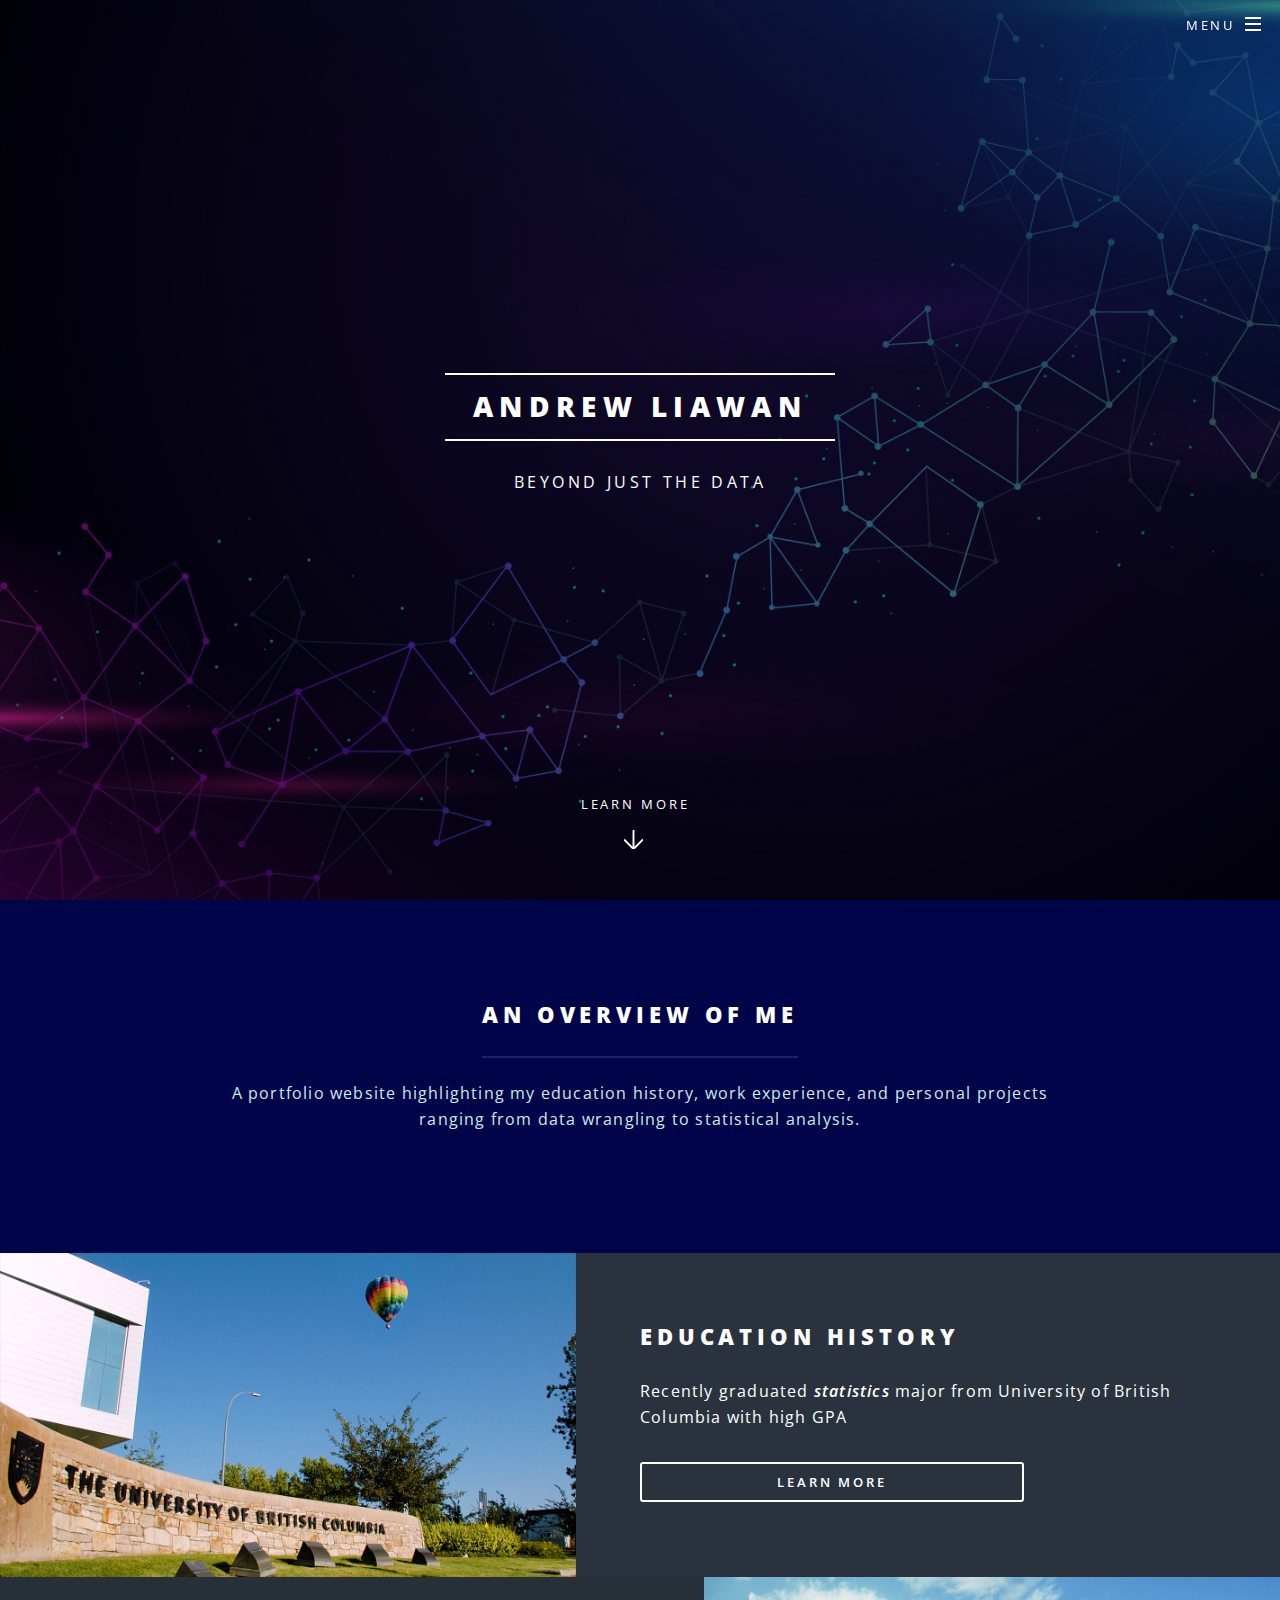
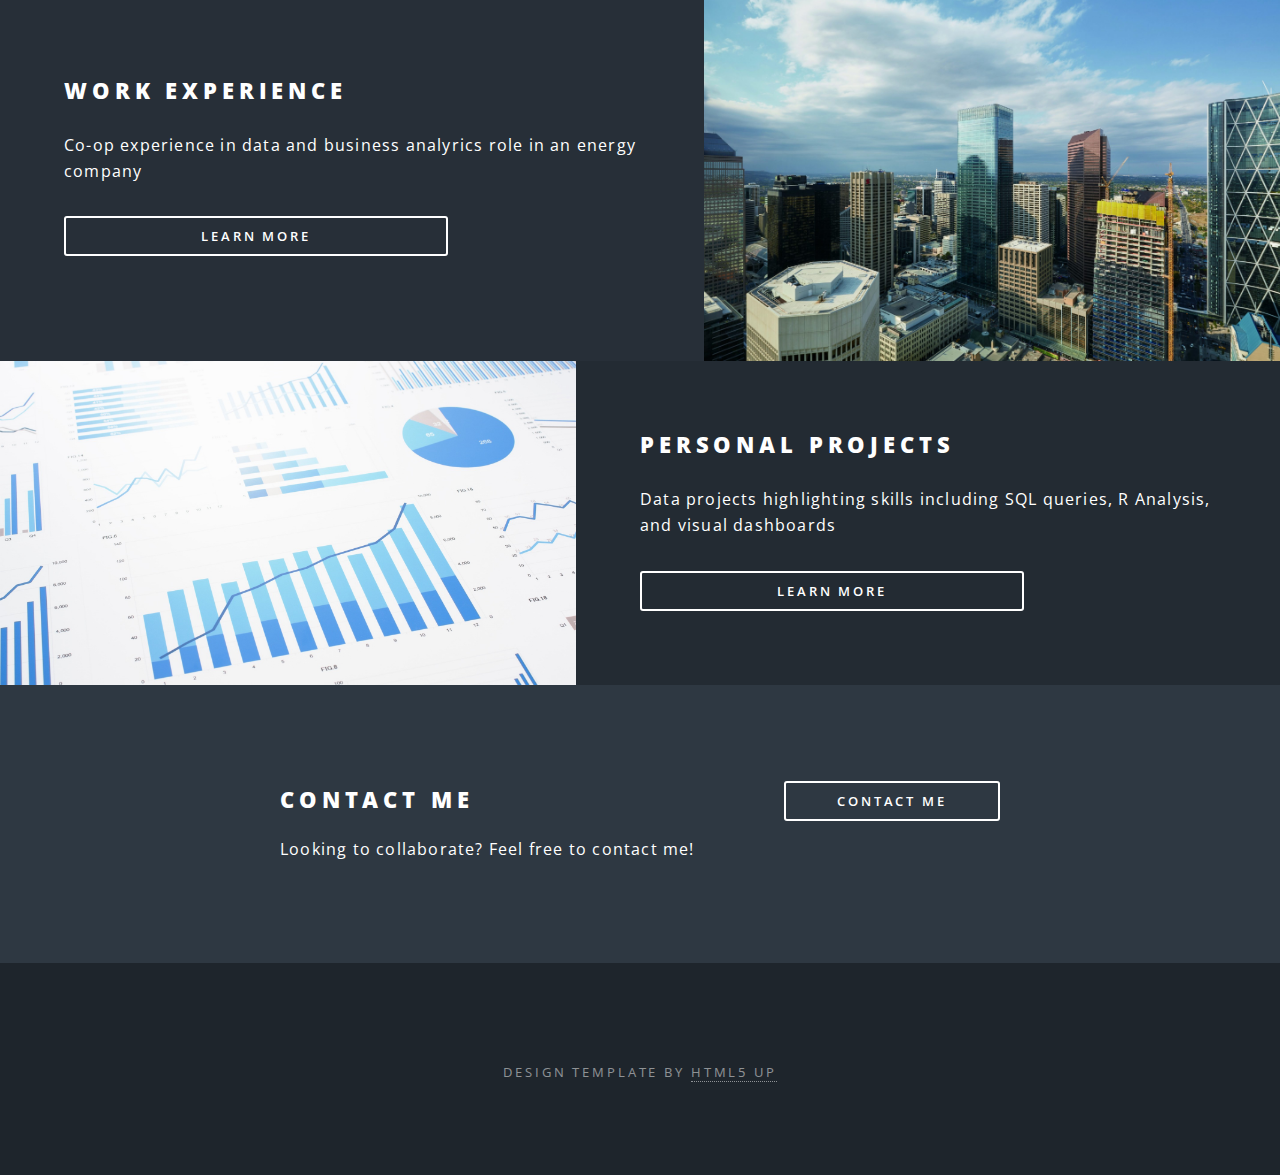
==== index.html @ de8c4650 "Initial Commit" ====
<!DOCTYPE HTML>
<!--
	Spectral by HTML5 UP
	html5up.net | @ajlkn
	Free for personal and commercial use under the CCA 3.0 license (html5up.net/license)
-->
<html>
	<head>
		<title>Spectral by HTML5 UP</title>
		<meta charset="utf-8" />
		<meta name="viewport" content="width=device-width, initial-scale=1, user-scalable=no" />
		<link rel="stylesheet" href="assets/css/main.css" />
		<noscript><link rel="stylesheet" href="assets/css/noscript.css" /></noscript>
	</head>
	<body class="landing is-preload">

		<!-- Page Wrapper -->
			<div id="page-wrapper">

				<!-- Header -->
					<header id="header" class="alt">
						<h1><a href="index.html">Andrew Liawan</a></h1>
						<nav id="nav">
							<ul>
								<li class="special">
									<a href="#menu" class="menuToggle"><span>Menu</span></a>
									<div id="menu">
										<ul>
											<li><a href="index.html">Home</a></li>
											<li><a href="aboutme.html">About Me</a></li>
											<li><a href="education.html">Education</a></li>
											<li><a href="work.html">Experience</a></li>
											<li><a href="projects.html">Projects</a></li>
											<li><a href="contact.html">Contact Me</a></li>
										</ul>
									</div>
								</li>
							</ul>
						</nav>
					</header>

				<!-- Banner -->
					<section id="banner">
						<div class="inner">
							<h2>Andrew Liawan</h2>
							<p>Beyond just the data</p>
						</div>
						<a href="#one" class="more scrolly">Learn More</a>
					</section>

				<!-- One -->
					<section id="one" class="wrapper style1 special">
						<div class="inner">
							<header class="major">
								<h2>An Overview of Me</h2>
								<p>A portfolio website highlighting my education history, 
									work experience, and personal projects 
									<br /> ranging from data wrangling to statistical analysis.</p>
							</header>
						</div>
					</section>

				<!-- Two -->
					<section id="two" class="wrapper alt style2">
						<section class="spotlight">
							<div class="image"><img src="images/pic01.jpg" alt="" /></div><div class="content">
								<h2>Education History</h2>
								<p>Recently graduated <i><strong>statistics</strong></i> major from University of British Columbia with high GPA</p>
								<ul class="actions stacked">
									<li><a href="education.html" class="button fit">Learn More</a></li>
								</ul>
							</div>
						</section>
						<section class="spotlight">
							<div class="image"><img src="images/pic02.jpg" alt="" /></div><div class="content">
								<h2>Work Experience</h2>
								<p>Co-op experience in data and business analyrics role in an energy company</p>
								<ul class="actions stacked">
									<li><a href="work.html" class="button fit">Learn More</a></li>
								</ul>
							</div>
						</section>
						<section class="spotlight">
							<div class="image"><img src="images/pic03.jpg" alt="" /></div><div class="content">
								<h2>Personal Projects</h2>
								<p>Data projects highlighting skills including SQL queries, R Analysis, and visual dashboards</p>
								<ul class="actions stacked">
									<li><a href="projects.html" class="button fit">Learn More</a></li>
								</ul>
							</div>
						</section>
					</section>

				<!-- CTA -->
					<section id="cta" class="wrapper style4">
						<div class="inner">
							<header>
								<h2>Contact Me</h2>
								<p>Looking to collaborate? Feel free to contact me!</p>
							</header>
							<ul class="actions stacked">
								<li><a href="contact.html" class="button fit">Contact Me</a></li>
							</ul>
						</div>
					</section>

				<!-- Footer -->
				<footer id="footer">
					<ul class="copyright">
						<li>Design Template by <a href="http://html5up.net">HTML5 UP</a></li>
					</ul>
				</footer>

			</div>

		<!-- Scripts -->
			<script src="assets/js/jquery.min.js"></script>
			<script src="assets/js/jquery.scrollex.min.js"></script>
			<script src="assets/js/jquery.scrolly.min.js"></script>
			<script src="assets/js/browser.min.js"></script>
			<script src="assets/js/breakpoints.min.js"></script>
			<script src="assets/js/util.js"></script>
			<script src="assets/js/main.js"></script>

	</body>
</html>
---- assets/css/main.css ----
@import url(fontawesome-all.min.css);
@import url("https://fonts.googleapis.com/css?family=Open+Sans:400,400italic,600,600italic,800,800italic");

/*
	Spectral by HTML5 UP
	html5up.net | @ajlkn
	Free for personal and commercial use under the CCA 3.0 license (html5up.net/license)
*/

html, body, div, span, applet, object,
iframe, h1, h2, h3, h4, h5, h6, p, blockquote,
pre, a, abbr, acronym, address, big, cite,
code, del, dfn, em, img, ins, kbd, q, s, samp,
small, strike, strong, sub, sup, tt, var, b,
u, i, center, dl, dt, dd, ol, ul, li, fieldset,
form, label, legend, table, caption, tbody,
tfoot, thead, tr, th, td, article, aside,
canvas, details, embed, figure, figcaption,
footer, header, hgroup, menu, nav, output, ruby,
section, summary, time, mark, audio, video {
	margin: 0;
	padding: 0;
	border: 0;
	font-size: 100%;
	font: inherit;
	vertical-align: baseline;}

article, aside, details, figcaption, figure,
footer, header, hgroup, menu, nav, section {
	display: block;}

body {
	line-height: 1;
}

ol, ul {
	list-style: none;
}

blockquote, q {
	quotes: none;
}

	blockquote:before, blockquote:after, q:before, q:after {
		content: '';
		content: none;
	}

table {
	border-collapse: collapse;
	border-spacing: 0;
}

body {
	-webkit-text-size-adjust: none;
}

mark {
	background-color: transparent;
	color: inherit;
}

input::-moz-focus-inner {
	border: 0;
	padding: 0;
}

input, select, textarea {
	-moz-appearance: none;
	-webkit-appearance: none;
	-ms-appearance: none;
	appearance: none;
}

/* Basic */

	@-ms-viewport {
		width: device-width;
	}

	html {
		box-sizing: border-box;
	}

	*, *:before, *:after {
		box-sizing: inherit;
	}

	body {
		background: #2e3842;
	}

		body.is-preload *, body.is-preload *:before, body.is-preload *:after {
			-moz-animation: none !important;
			-webkit-animation: none !important;
			-ms-animation: none !important;
			animation: none !important;
			-moz-transition: none !important;
			-webkit-transition: none !important;
			-ms-transition: none !important;
			transition: none !important;
		}

	body, input, select, textarea {
		color: #fff;
		font-family: "Open Sans", Helvetica, sans-serif;
		font-size: 15pt;
		font-weight: 400;
		letter-spacing: 0.075em;
		line-height: 1.65em;
	}

		@media screen and (max-width: 1680px) {

			body, input, select, textarea {
				font-size: 13pt;
			}

		}

		@media screen and (max-width: 1280px) {

			body, input, select, textarea {
				font-size: 12pt;
			}

		}

		@media screen and (max-width: 736px) {

			body, input, select, textarea {
				font-size: 11pt;
				letter-spacing: 0.0375em;
			}

		}

	a {
		-moz-transition: color 0.2s ease, border-bottom-color 0.2s ease;
		-webkit-transition: color 0.2s ease, border-bottom-color 0.2s ease;
		-ms-transition: color 0.2s ease, border-bottom-color 0.2s ease;
		transition: color 0.2s ease, border-bottom-color 0.2s ease;
		border-bottom: dotted 1px;
		color: inherit;
		text-decoration: none;
	}

		a:hover {
			border-bottom-color: transparent;
		}

	strong, b {
		color: #fff;
		font-weight: 600;
	}

	em, i {
		font-style: italic;
	}

	p {
		margin: 0 0 2em 0;
	}

	h1, h2, h3, h4, h5, h6 {
		color: #fff;
		font-weight: 800;
		letter-spacing: 0.225em;
		line-height: 1em;
		margin: 0 0 1em 0;
		text-transform: uppercase;
	}

		h1 a, h2 a, h3 a, h4 a, h5 a, h6 a {
			color: inherit;
			text-decoration: none;
		}

	h2 {
		font-size: 1.35em;
		line-height: 1.75em;
	}

		@media screen and (max-width: 736px) {

			h2 {
				font-size: 1.1em;
				line-height: 1.65em;
			}

		}

	h3 {
		font-size: 1.15em;
		line-height: 1.75em;
	}

		@media screen and (max-width: 736px) {

			h3 {
				font-size: 1em;
				line-height: 1.65em;
			}

		}

	h4 {
		font-size: 1em;
		line-height: 1.5em;
	}

	h5 {
		font-size: 0.8em;
		line-height: 1.5em;
	}

	h6 {
		font-size: 0.7em;
		line-height: 1.5em;
	}

	sub {
		font-size: 0.8em;
		position: relative;
		top: 0.5em;
	}

	sup {
		font-size: 0.8em;
		position: relative;
		top: -0.5em;
	}

	hr {
		border: 0;
		border-bottom: solid 2px #fff;
		margin: 3em 0;
	}

		hr.major {
			margin: 4.5em 0;
		}

	blockquote {
		border-left: solid 4px #fff;
		font-style: italic;
		margin: 0 0 2em 0;
		padding: 0.5em 0 0.5em 2em;
	}

	code {
		background: rgba(144, 144, 144, 0.25);
		border-radius: 3px;
		font-family: "Courier New", monospace;
		font-size: 0.9em;
		letter-spacing: 0;
		margin: 0 0.25em;
		padding: 0.25em 0.65em;
	}

	pre {
		-webkit-overflow-scrolling: touch;
		font-family: "Courier New", monospace;
		font-size: 0.9em;
		margin: 0 0 2em 0;
	}

		pre code {
			display: block;
			line-height: 1.75em;
			padding: 1em 1.5em;
			overflow-x: auto;
		}

	.align-left {
		text-align: left;
	}

	.align-center {
		text-align: center;
	}

	.align-right {
		text-align: right;
	}

/* Row */

	.row {
		display: flex;
		flex-wrap: wrap;
		box-sizing: border-box;
		align-items: stretch;
	}

		.row > * {
			box-sizing: border-box;
		}

		.row.gtr-uniform > * > :last-child {
			margin-bottom: 0;
		}

		.row.aln-left {
			justify-content: flex-start;
		}

		.row.aln-center {
			justify-content: center;
		}

		.row.aln-right {
			justify-content: flex-end;
		}

		.row.aln-top {
			align-items: flex-start;
		}

		.row.aln-middle {
			align-items: center;
		}

		.row.aln-bottom {
			align-items: flex-end;
		}

		.row > .imp {
			order: -1;
		}

		.row > .col-1 {
			width: 8.33333%;
		}

		.row > .off-1 {
			margin-left: 8.33333%;
		}

		.row > .col-2 {
			width: 16.66667%;
		}

		.row > .off-2 {
			margin-left: 16.66667%;
		}

		.row > .col-3 {
			width: 25%;
		}

		.row > .off-3 {
			margin-left: 25%;
		}

		.row > .col-4 {
			width: 33.33333%;
		}

		.row > .off-4 {
			margin-left: 33.33333%;
		}

		.row > .col-5 {
			width: 41.66667%;
		}

		.row > .off-5 {
			margin-left: 41.66667%;
		}

		.row > .col-6 {
			width: 50%;
		}

		.row > .off-6 {
			margin-left: 50%;
		}

		.row > .col-7 {
			width: 58.33333%;
		}

		.row > .off-7 {
			margin-left: 58.33333%;
		}

		.row > .col-8 {
			width: 66.66667%;
		}

		.row > .off-8 {
			margin-left: 66.66667%;
		}

		.row > .col-9 {
			width: 75%;
		}

		.row > .off-9 {
			margin-left: 75%;
		}

		.row > .col-10 {
			width: 83.33333%;
		}

		.row > .off-10 {
			margin-left: 83.33333%;
		}

		.row > .col-11 {
			width: 91.66667%;
		}

		.row > .off-11 {
			margin-left: 91.66667%;
		}

		.row > .col-12 {
			width: 100%;
		}

		.row > .off-12 {
			margin-left: 100%;
		}

		.row.gtr-0 {
			margin-top: 0;
			margin-left: 0em;
		}

			.row.gtr-0 > * {
				padding: 0 0 0 0em;
			}

			.row.gtr-0.gtr-uniform {
				margin-top: 0em;
			}

				.row.gtr-0.gtr-uniform > * {
					padding-top: 0em;
				}

		.row.gtr-25 {
			margin-top: 0;
			margin-left: -0.375em;
		}

			.row.gtr-25 > * {
				padding: 0 0 0 0.375em;
			}

			.row.gtr-25.gtr-uniform {
				margin-top: -0.375em;
			}

				.row.gtr-25.gtr-uniform > * {
					padding-top: 0.375em;
				}

		.row.gtr-50 {
			margin-top: 0;
			margin-left: -0.75em;
		}

			.row.gtr-50 > * {
				padding: 0 0 0 0.75em;
			}

			.row.gtr-50.gtr-uniform {
				margin-top: -0.75em;
			}

				.row.gtr-50.gtr-uniform > * {
					padding-top: 0.75em;
				}

		.row {
			margin-top: 0;
			margin-left: -1.5em;
		}

			.row > * {
				padding: 0 0 0 1.5em;
			}

			.row.gtr-uniform {
				margin-top: -1.5em;
			}

				.row.gtr-uniform > * {
					padding-top: 1.5em;
				}

		.row.gtr-150 {
			margin-top: 0;
			margin-left: -2.25em;
		}

			.row.gtr-150 > * {
				padding: 0 0 0 2.25em;
			}

			.row.gtr-150.gtr-uniform {
				margin-top: -2.25em;
			}

				.row.gtr-150.gtr-uniform > * {
					padding-top: 2.25em;
				}

		.row.gtr-200 {
			margin-top: 0;
			margin-left: -3em;
		}

			.row.gtr-200 > * {
				padding: 0 0 0 3em;
			}

			.row.gtr-200.gtr-uniform {
				margin-top: -3em;
			}

				.row.gtr-200.gtr-uniform > * {
					padding-top: 3em;
				}

		@media screen and (max-width: 1680px) {

			.row {
				display: flex;
				flex-wrap: wrap;
				box-sizing: border-box;
				align-items: stretch;
			}

				.row > * {
					box-sizing: border-box;
				}

				.row.gtr-uniform > * > :last-child {
					margin-bottom: 0;
				}

				.row.aln-left {
					justify-content: flex-start;
				}

				.row.aln-center {
					justify-content: center;
				}

				.row.aln-right {
					justify-content: flex-end;
				}

				.row.aln-top {
					align-items: flex-start;
				}

				.row.aln-middle {
					align-items: center;
				}

				.row.aln-bottom {
					align-items: flex-end;
				}

				.row > .imp-xlarge {
					order: -1;
				}

				.row > .col-1-xlarge {
					width: 8.33333%;
				}

				.row > .off-1-xlarge {
					margin-left: 8.33333%;
				}

				.row > .col-2-xlarge {
					width: 16.66667%;
				}

				.row > .off-2-xlarge {
					margin-left: 16.66667%;
				}

				.row > .col-3-xlarge {
					width: 25%;
				}

				.row > .off-3-xlarge {
					margin-left: 25%;
				}

				.row > .col-4-xlarge {
					width: 33.33333%;
				}

				.row > .off-4-xlarge {
					margin-left: 33.33333%;
				}

				.row > .col-5-xlarge {
					width: 41.66667%;
				}

				.row > .off-5-xlarge {
					margin-left: 41.66667%;
				}

				.row > .col-6-xlarge {
					width: 50%;
				}

				.row > .off-6-xlarge {
					margin-left: 50%;
				}

				.row > .col-7-xlarge {
					width: 58.33333%;
				}

				.row > .off-7-xlarge {
					margin-left: 58.33333%;
				}

				.row > .col-8-xlarge {
					width: 66.66667%;
				}

				.row > .off-8-xlarge {
					margin-left: 66.66667%;
				}

				.row > .col-9-xlarge {
					width: 75%;
				}

				.row > .off-9-xlarge {
					margin-left: 75%;
				}

				.row > .col-10-xlarge {
					width: 83.33333%;
				}

				.row > .off-10-xlarge {
					margin-left: 83.33333%;
				}

				.row > .col-11-xlarge {
					width: 91.66667%;
				}

				.row > .off-11-xlarge {
					margin-left: 91.66667%;
				}

				.row > .col-12-xlarge {
					width: 100%;
				}

				.row > .off-12-xlarge {
					margin-left: 100%;
				}

				.row.gtr-0 {
					margin-top: 0;
					margin-left: 0em;
				}

					.row.gtr-0 > * {
						padding: 0 0 0 0em;
					}

					.row.gtr-0.gtr-uniform {
						margin-top: 0em;
					}

						.row.gtr-0.gtr-uniform > * {
							padding-top: 0em;
						}

				.row.gtr-25 {
					margin-top: 0;
					margin-left: -0.375em;
				}

					.row.gtr-25 > * {
						padding: 0 0 0 0.375em;
					}

					.row.gtr-25.gtr-uniform {
						margin-top: -0.375em;
					}

						.row.gtr-25.gtr-uniform > * {
							padding-top: 0.375em;
						}

				.row.gtr-50 {
					margin-top: 0;
					margin-left: -0.75em;
				}

					.row.gtr-50 > * {
						padding: 0 0 0 0.75em;
					}

					.row.gtr-50.gtr-uniform {
						margin-top: -0.75em;
					}

						.row.gtr-50.gtr-uniform > * {
							padding-top: 0.75em;
						}

				.row {
					margin-top: 0;
					margin-left: -1.5em;
				}

					.row > * {
						padding: 0 0 0 1.5em;
					}

					.row.gtr-uniform {
						margin-top: -1.5em;
					}

						.row.gtr-uniform > * {
							padding-top: 1.5em;
						}

				.row.gtr-150 {
					margin-top: 0;
					margin-left: -2.25em;
				}

					.row.gtr-150 > * {
						padding: 0 0 0 2.25em;
					}

					.row.gtr-150.gtr-uniform {
						margin-top: -2.25em;
					}

						.row.gtr-150.gtr-uniform > * {
							padding-top: 2.25em;
						}

				.row.gtr-200 {
					margin-top: 0;
					margin-left: -3em;
				}

					.row.gtr-200 > * {
						padding: 0 0 0 3em;
					}

					.row.gtr-200.gtr-uniform {
						margin-top: -3em;
					}

						.row.gtr-200.gtr-uniform > * {
							padding-top: 3em;
						}

		}

		@media screen and (max-width: 1280px) {

			.row {
				display: flex;
				flex-wrap: wrap;
				box-sizing: border-box;
				align-items: stretch;
			}

				.row > * {
					box-sizing: border-box;
				}

				.row.gtr-uniform > * > :last-child {
					margin-bottom: 0;
				}

				.row.aln-left {
					justify-content: flex-start;
				}

				.row.aln-center {
					justify-content: center;
				}

				.row.aln-right {
					justify-content: flex-end;
				}

				.row.aln-top {
					align-items: flex-start;
				}

				.row.aln-middle {
					align-items: center;
				}

				.row.aln-bottom {
					align-items: flex-end;
				}

				.row > .imp-large {
					order: -1;
				}

				.row > .col-1-large {
					width: 8.33333%;
				}

				.row > .off-1-large {
					margin-left: 8.33333%;
				}

				.row > .col-2-large {
					width: 16.66667%;
				}

				.row > .off-2-large {
					margin-left: 16.66667%;
				}

				.row > .col-3-large {
					width: 25%;
				}

				.row > .off-3-large {
					margin-left: 25%;
				}

				.row > .col-4-large {
					width: 33.33333%;
				}

				.row > .off-4-large {
					margin-left: 33.33333%;
				}

				.row > .col-5-large {
					width: 41.66667%;
				}

				.row > .off-5-large {
					margin-left: 41.66667%;
				}

				.row > .col-6-large {
					width: 50%;
				}

				.row > .off-6-large {
					margin-left: 50%;
				}

				.row > .col-7-large {
					width: 58.33333%;
				}

				.row > .off-7-large {
					margin-left: 58.33333%;
				}

				.row > .col-8-large {
					width: 66.66667%;
				}

				.row > .off-8-large {
					margin-left: 66.66667%;
				}

				.row > .col-9-large {
					width: 75%;
				}

				.row > .off-9-large {
					margin-left: 75%;
				}

				.row > .col-10-large {
					width: 83.33333%;
				}

				.row > .off-10-large {
					margin-left: 83.33333%;
				}

				.row > .col-11-large {
					width: 91.66667%;
				}

				.row > .off-11-large {
					margin-left: 91.66667%;
				}

				.row > .col-12-large {
					width: 100%;
				}

				.row > .off-12-large {
					margin-left: 100%;
				}

				.row.gtr-0 {
					margin-top: 0;
					margin-left: 0em;
				}

					.row.gtr-0 > * {
						padding: 0 0 0 0em;
					}

					.row.gtr-0.gtr-uniform {
						margin-top: 0em;
					}

						.row.gtr-0.gtr-uniform > * {
							padding-top: 0em;
						}

				.row.gtr-25 {
					margin-top: 0;
					margin-left: -0.375em;
				}

					.row.gtr-25 > * {
						padding: 0 0 0 0.375em;
					}

					.row.gtr-25.gtr-uniform {
						margin-top: -0.375em;
					}

						.row.gtr-25.gtr-uniform > * {
							padding-top: 0.375em;
						}

				.row.gtr-50 {
					margin-top: 0;
					margin-left: -0.75em;
				}

					.row.gtr-50 > * {
						padding: 0 0 0 0.75em;
					}

					.row.gtr-50.gtr-uniform {
						margin-top: -0.75em;
					}

						.row.gtr-50.gtr-uniform > * {
							padding-top: 0.75em;
						}

				.row {
					margin-top: 0;
					margin-left: -1.5em;
				}

					.row > * {
						padding: 0 0 0 1.5em;
					}

					.row.gtr-uniform {
						margin-top: -1.5em;
					}

						.row.gtr-uniform > * {
							padding-top: 1.5em;
						}

				.row.gtr-150 {
					margin-top: 0;
					margin-left: -2.25em;
				}

					.row.gtr-150 > * {
						padding: 0 0 0 2.25em;
					}

					.row.gtr-150.gtr-uniform {
						margin-top: -2.25em;
					}

						.row.gtr-150.gtr-uniform > * {
							padding-top: 2.25em;
						}

				.row.gtr-200 {
					margin-top: 0;
					margin-left: -3em;
				}

					.row.gtr-200 > * {
						padding: 0 0 0 3em;
					}

					.row.gtr-200.gtr-uniform {
						margin-top: -3em;
					}

						.row.gtr-200.gtr-uniform > * {
							padding-top: 3em;
						}

		}

		@media screen and (max-width: 980px) {

			.row {
				display: flex;
				flex-wrap: wrap;
				box-sizing: border-box;
				align-items: stretch;
			}

				.row > * {
					box-sizing: border-box;
				}

				.row.gtr-uniform > * > :last-child {
					margin-bottom: 0;
				}

				.row.aln-left {
					justify-content: flex-start;
				}

				.row.aln-center {
					justify-content: center;
				}

				.row.aln-right {
					justify-content: flex-end;
				}

				.row.aln-top {
					align-items: flex-start;
				}

				.row.aln-middle {
					align-items: center;
				}

				.row.aln-bottom {
					align-items: flex-end;
				}

				.row > .imp-medium {
					order: -1;
				}

				.row > .col-1-medium {
					width: 8.33333%;
				}

				.row > .off-1-medium {
					margin-left: 8.33333%;
				}

				.row > .col-2-medium {
					width: 16.66667%;
				}

				.row > .off-2-medium {
					margin-left: 16.66667%;
				}

				.row > .col-3-medium {
					width: 25%;
				}

				.row > .off-3-medium {
					margin-left: 25%;
				}

				.row > .col-4-medium {
					width: 33.33333%;
				}

				.row > .off-4-medium {
					margin-left: 33.33333%;
				}

				.row > .col-5-medium {
					width: 41.66667%;
				}

				.row > .off-5-medium {
					margin-left: 41.66667%;
				}

				.row > .col-6-medium {
					width: 50%;
				}

				.row > .off-6-medium {
					margin-left: 50%;
				}

				.row > .col-7-medium {
					width: 58.33333%;
				}

				.row > .off-7-medium {
					margin-left: 58.33333%;
				}

				.row > .col-8-medium {
					width: 66.66667%;
				}

				.row > .off-8-medium {
					margin-left: 66.66667%;
				}

				.row > .col-9-medium {
					width: 75%;
				}

				.row > .off-9-medium {
					margin-left: 75%;
				}

				.row > .col-10-medium {
					width: 83.33333%;
				}

				.row > .off-10-medium {
					margin-left: 83.33333%;
				}

				.row > .col-11-medium {
					width: 91.66667%;
				}

				.row > .off-11-medium {
					margin-left: 91.66667%;
				}

				.row > .col-12-medium {
					width: 100%;
				}

				.row > .off-12-medium {
					margin-left: 100%;
				}

				.row.gtr-0 {
					margin-top: 0;
					margin-left: 0em;
				}

					.row.gtr-0 > * {
						padding: 0 0 0 0em;
					}

					.row.gtr-0.gtr-uniform {
						margin-top: 0em;
					}

						.row.gtr-0.gtr-uniform > * {
							padding-top: 0em;
						}

				.row.gtr-25 {
					margin-top: 0;
					margin-left: -0.375em;
				}

					.row.gtr-25 > * {
						padding: 0 0 0 0.375em;
					}

					.row.gtr-25.gtr-uniform {
						margin-top: -0.375em;
					}

						.row.gtr-25.gtr-uniform > * {
							padding-top: 0.375em;
						}

				.row.gtr-50 {
					margin-top: 0;
					margin-left: -0.75em;
				}

					.row.gtr-50 > * {
						padding: 0 0 0 0.75em;
					}

					.row.gtr-50.gtr-uniform {
						margin-top: -0.75em;
					}

						.row.gtr-50.gtr-uniform > * {
							padding-top: 0.75em;
						}

				.row {
					margin-top: 0;
					margin-left: -1.5em;
				}

					.row > * {
						padding: 0 0 0 1.5em;
					}

					.row.gtr-uniform {
						margin-top: -1.5em;
					}

						.row.gtr-uniform > * {
							padding-top: 1.5em;
						}

				.row.gtr-150 {
					margin-top: 0;
					margin-left: -2.25em;
				}

					.row.gtr-150 > * {
						padding: 0 0 0 2.25em;
					}

					.row.gtr-150.gtr-uniform {
						margin-top: -2.25em;
					}

						.row.gtr-150.gtr-uniform > * {
							padding-top: 2.25em;
						}

				.row.gtr-200 {
					margin-top: 0;
					margin-left: -3em;
				}

					.row.gtr-200 > * {
						padding: 0 0 0 3em;
					}

					.row.gtr-200.gtr-uniform {
						margin-top: -3em;
					}

						.row.gtr-200.gtr-uniform > * {
							padding-top: 3em;
						}

		}

		@media screen and (max-width: 736px) {

			.row {
				display: flex;
				flex-wrap: wrap;
				box-sizing: border-box;
				align-items: stretch;
			}

				.row > * {
					box-sizing: border-box;
				}

				.row.gtr-uniform > * > :last-child {
					margin-bottom: 0;
				}

				.row.aln-left {
					justify-content: flex-start;
				}

				.row.aln-center {
					justify-content: center;
				}

				.row.aln-right {
					justify-content: flex-end;
				}

				.row.aln-top {
					align-items: flex-start;
				}

				.row.aln-middle {
					align-items: center;
				}

				.row.aln-bottom {
					align-items: flex-end;
				}

				.row > .imp-small {
					order: -1;
				}

				.row > .col-1-small {
					width: 8.33333%;
				}

				.row > .off-1-small {
					margin-left: 8.33333%;
				}

				.row > .col-2-small {
					width: 16.66667%;
				}

				.row > .off-2-small {
					margin-left: 16.66667%;
				}

				.row > .col-3-small {
					width: 25%;
				}

				.row > .off-3-small {
					margin-left: 25%;
				}

				.row > .col-4-small {
					width: 33.33333%;
				}

				.row > .off-4-small {
					margin-left: 33.33333%;
				}

				.row > .col-5-small {
					width: 41.66667%;
				}

				.row > .off-5-small {
					margin-left: 41.66667%;
				}

				.row > .col-6-small {
					width: 50%;
				}

				.row > .off-6-small {
					margin-left: 50%;
				}

				.row > .col-7-small {
					width: 58.33333%;
				}

				.row > .off-7-small {
					margin-left: 58.33333%;
				}

				.row > .col-8-small {
					width: 66.66667%;
				}

				.row > .off-8-small {
					margin-left: 66.66667%;
				}

				.row > .col-9-small {
					width: 75%;
				}

				.row > .off-9-small {
					margin-left: 75%;
				}

				.row > .col-10-small {
					width: 83.33333%;
				}

				.row > .off-10-small {
					margin-left: 83.33333%;
				}

				.row > .col-11-small {
					width: 91.66667%;
				}

				.row > .off-11-small {
					margin-left: 91.66667%;
				}

				.row > .col-12-small {
					width: 100%;
				}

				.row > .off-12-small {
					margin-left: 100%;
				}

				.row.gtr-0 {
					margin-top: 0;
					margin-left: 0em;
				}

					.row.gtr-0 > * {
						padding: 0 0 0 0em;
					}

					.row.gtr-0.gtr-uniform {
						margin-top: 0em;
					}

						.row.gtr-0.gtr-uniform > * {
							padding-top: 0em;
						}

				.row.gtr-25 {
					margin-top: 0;
					margin-left: -0.375em;
				}

					.row.gtr-25 > * {
						padding: 0 0 0 0.375em;
					}

					.row.gtr-25.gtr-uniform {
						margin-top: -0.375em;
					}

						.row.gtr-25.gtr-uniform > * {
							padding-top: 0.375em;
						}

				.row.gtr-50 {
					margin-top: 0;
					margin-left: -0.75em;
				}

					.row.gtr-50 > * {
						padding: 0 0 0 0.75em;
					}

					.row.gtr-50.gtr-uniform {
						margin-top: -0.75em;
					}

						.row.gtr-50.gtr-uniform > * {
							padding-top: 0.75em;
						}

				.row {
					margin-top: 0;
					margin-left: -1.5em;
				}

					.row > * {
						padding: 0 0 0 1.5em;
					}

					.row.gtr-uniform {
						margin-top: -1.5em;
					}

						.row.gtr-uniform > * {
							padding-top: 1.5em;
						}

				.row.gtr-150 {
					margin-top: 0;
					margin-left: -2.25em;
				}

					.row.gtr-150 > * {
						padding: 0 0 0 2.25em;
					}

					.row.gtr-150.gtr-uniform {
						margin-top: -2.25em;
					}

						.row.gtr-150.gtr-uniform > * {
							padding-top: 2.25em;
						}

				.row.gtr-200 {
					margin-top: 0;
					margin-left: -3em;
				}

					.row.gtr-200 > * {
						padding: 0 0 0 3em;
					}

					.row.gtr-200.gtr-uniform {
						margin-top: -3em;
					}

						.row.gtr-200.gtr-uniform > * {
							padding-top: 3em;
						}

		}

		@media screen and (max-width: 480px) {

			.row {
				display: flex;
				flex-wrap: wrap;
				box-sizing: border-box;
				align-items: stretch;
			}

				.row > * {
					box-sizing: border-box;
				}

				.row.gtr-uniform > * > :last-child {
					margin-bottom: 0;
				}

				.row.aln-left {
					justify-content: flex-start;
				}

				.row.aln-center {
					justify-content: center;
				}

				.row.aln-right {
					justify-content: flex-end;
				}

				.row.aln-top {
					align-items: flex-start;
				}

				.row.aln-middle {
					align-items: center;
				}

				.row.aln-bottom {
					align-items: flex-end;
				}

				.row > .imp-xsmall {
					order: -1;
				}

				.row > .col-1-xsmall {
					width: 8.33333%;
				}

				.row > .off-1-xsmall {
					margin-left: 8.33333%;
				}

				.row > .col-2-xsmall {
					width: 16.66667%;
				}

				.row > .off-2-xsmall {
					margin-left: 16.66667%;
				}

				.row > .col-3-xsmall {
					width: 25%;
				}

				.row > .off-3-xsmall {
					margin-left: 25%;
				}

				.row > .col-4-xsmall {
					width: 33.33333%;
				}

				.row > .off-4-xsmall {
					margin-left: 33.33333%;
				}

				.row > .col-5-xsmall {
					width: 41.66667%;
				}

				.row > .off-5-xsmall {
					margin-left: 41.66667%;
				}

				.row > .col-6-xsmall {
					width: 50%;
				}

				.row > .off-6-xsmall {
					margin-left: 50%;
				}

				.row > .col-7-xsmall {
					width: 58.33333%;
				}

				.row > .off-7-xsmall {
					margin-left: 58.33333%;
				}

				.row > .col-8-xsmall {
					width: 66.66667%;
				}

				.row > .off-8-xsmall {
					margin-left: 66.66667%;
				}

				.row > .col-9-xsmall {
					width: 75%;
				}

				.row > .off-9-xsmall {
					margin-left: 75%;
				}

				.row > .col-10-xsmall {
					width: 83.33333%;
				}

				.row > .off-10-xsmall {
					margin-left: 83.33333%;
				}

				.row > .col-11-xsmall {
					width: 91.66667%;
				}

				.row > .off-11-xsmall {
					margin-left: 91.66667%;
				}

				.row > .col-12-xsmall {
					width: 100%;
				}

				.row > .off-12-xsmall {
					margin-left: 100%;
				}

				.row.gtr-0 {
					margin-top: 0;
					margin-left: 0em;
				}

					.row.gtr-0 > * {
						padding: 0 0 0 0em;
					}

					.row.gtr-0.gtr-uniform {
						margin-top: 0em;
					}

						.row.gtr-0.gtr-uniform > * {
							padding-top: 0em;
						}

				.row.gtr-25 {
					margin-top: 0;
					margin-left: -0.375em;
				}

					.row.gtr-25 > * {
						padding: 0 0 0 0.375em;
					}

					.row.gtr-25.gtr-uniform {
						margin-top: -0.375em;
					}

						.row.gtr-25.gtr-uniform > * {
							padding-top: 0.375em;
						}

				.row.gtr-50 {
					margin-top: 0;
					margin-left: -0.75em;
				}

					.row.gtr-50 > * {
						padding: 0 0 0 0.75em;
					}

					.row.gtr-50.gtr-uniform {
						margin-top: -0.75em;
					}

						.row.gtr-50.gtr-uniform > * {
							padding-top: 0.75em;
						}

				.row {
					margin-top: 0;
					margin-left: -1.5em;
				}

					.row > * {
						padding: 0 0 0 1.5em;
					}

					.row.gtr-uniform {
						margin-top: -1.5em;
					}

						.row.gtr-uniform > * {
							padding-top: 1.5em;
						}

				.row.gtr-150 {
					margin-top: 0;
					margin-left: -2.25em;
				}

					.row.gtr-150 > * {
						padding: 0 0 0 2.25em;
					}

					.row.gtr-150.gtr-uniform {
						margin-top: -2.25em;
					}

						.row.gtr-150.gtr-uniform > * {
							padding-top: 2.25em;
						}

				.row.gtr-200 {
					margin-top: 0;
					margin-left: -3em;
				}

					.row.gtr-200 > * {
						padding: 0 0 0 3em;
					}

					.row.gtr-200.gtr-uniform {
						margin-top: -3em;
					}

						.row.gtr-200.gtr-uniform > * {
							padding-top: 3em;
						}

		}

/* Section/Article */

	section.special, article.special {
		text-align: center;
	}

	header p {
		color: rgba(255, 255, 255, 0.5);
		position: relative;
		top: -0.25em;
	}

	header h3 + p {
		font-size: 1.1em;
	}

	header h4 + p,
	header h5 + p,
	header h6 + p {
		font-size: 0.9em;
	}

	header.major {
		margin: 0 0 3.5em 0;
	}

		header.major h2, header.major h3, header.major h4, header.major h5, header.major h6 {
			border-bottom: solid 2px #fff;
			display: inline-block;
			padding-bottom: 1em;
			position: relative;
		}

			header.major h2:after, header.major h3:after, header.major h4:after, header.major h5:after, header.major h6:after {
				content: '';
				display: block;
				height: 1px;
			}

		header.major p {
			color: #fff;
			top: 0;
		}

		@media screen and (max-width: 736px) {

			header.major {
				margin: 0 0 2em 0;
			}

		}

	@media screen and (max-width: 980px) {

		header br {
			display: none;
		}

	}

/* Form */

	form {
		margin: 0 0 2em 0;
	}

	label {
		color: #fff;
		display: block;
		font-size: 0.9em;
		font-weight: 600;
		margin: 0 0 1em 0;
	}

	input[type="text"],
	input[type="password"],
	input[type="email"],
	select,
	textarea {
		-moz-appearance: none;
		-webkit-appearance: none;
		-ms-appearance: none;
		appearance: none;
		background-color: rgba(144, 144, 144, 0.25);
		border-radius: 3px;
		border: none;
		color: inherit;
		display: block;
		outline: 0;
		padding: 0 1em;
		text-decoration: none;
		width: 100%;
	}

		input[type="text"]:invalid,
		input[type="password"]:invalid,
		input[type="email"]:invalid,
		select:invalid,
		textarea:invalid {
			box-shadow: none;
		}

		input[type="text"]:focus,
		input[type="password"]:focus,
		input[type="email"]:focus,
		select:focus,
		textarea:focus {
			box-shadow: 0 0 0 2px #21b2a6;
		}

	select {
		background-size: 1.25em;
		background-repeat: no-repeat;
		background-position: calc(100% - 1em) center;
		height: 2.75em;
		padding-right: 2.75em;
		text-overflow: ellipsis;
	}

		select:focus::-ms-value {
			background-color: transparent;
		}

		select::-ms-expand {
			display: none;
		}

	input[type="text"],
	input[type="password"],
	input[type="email"],
	select {
		height: 2.75em;
	}

	textarea {
		padding: 0.75em 1em;
	}

	input[type="checkbox"],
	input[type="radio"] {
		-moz-appearance: none;
		-webkit-appearance: none;
		-ms-appearance: none;
		appearance: none;
		display: block;
		float: left;
		margin-right: -2em;
		opacity: 0;
		width: 1em;
		z-index: -1;
	}

		input[type="checkbox"] + label,
		input[type="radio"] + label {
			text-decoration: none;
			color: #fff;
			cursor: pointer;
			display: inline-block;
			font-size: 1em;
			font-weight: 400;
			padding-left: 2.4em;
			padding-right: 0.75em;
			position: relative;
		}

			input[type="checkbox"] + label:before,
			input[type="radio"] + label:before {
				-moz-osx-font-smoothing: grayscale;
				-webkit-font-smoothing: antialiased;
				display: inline-block;
				font-style: normal;
				font-variant: normal;
				text-rendering: auto;
				line-height: 1;
				text-transform: none !important;
				font-family: 'Font Awesome 5 Free';
				font-weight: 900;
			}

			input[type="checkbox"] + label:before,
			input[type="radio"] + label:before {
				background: rgba(144, 144, 144, 0.25);
				border-radius: 3px;
				content: '';
				display: inline-block;
				font-size: 0.8em;
				height: 2.0625em;
				left: 0;
				line-height: 2.0625em;
				position: absolute;
				text-align: center;
				top: 0;
				width: 2.0625em;
			}

		input[type="checkbox"]:checked + label:before,
		input[type="radio"]:checked + label:before {
			background: #2e3842;
			color: #fff;
			content: '\f00c';
		}

		input[type="checkbox"]:focus + label:before,
		input[type="radio"]:focus + label:before {
			box-shadow: 0 0 0 2px #21b2a6;
		}

	input[type="checkbox"] + label:before {
		border-radius: 3px;
	}

	input[type="radio"] + label:before {
		border-radius: 100%;
	}

	::-webkit-input-placeholder {
		color: rgba(255, 255, 255, 0.5) !important;
		opacity: 1.0;
	}

	:-moz-placeholder {
		color: rgba(255, 255, 255, 0.5) !important;
		opacity: 1.0;
	}

	::-moz-placeholder {
		color: rgba(255, 255, 255, 0.5) !important;
		opacity: 1.0;
	}

	:-ms-input-placeholder {
		color: rgba(255, 255, 255, 0.5) !important;
		opacity: 1.0;
	}

/* Box */

	.box {
		border-radius: 3px;
		border: solid 2px #fff;
		margin-bottom: 2em;
		padding: 1.5em;
	}

		.box > :last-child,
		.box > :last-child > :last-child,
		.box > :last-child > :last-child > :last-child {
			margin-bottom: 0;
		}

		.box.alt {
			border: 0;
			border-radius: 0;
			padding: 0;
		}

/* Icon */

	.icon {
		text-decoration: none;
		border-bottom: none;
		position: relative;
	}

		.icon:before {
			-moz-osx-font-smoothing: grayscale;
			-webkit-font-smoothing: antialiased;
			display: inline-block;
			font-style: normal;
			font-variant: normal;
			text-rendering: auto;
			line-height: 1;
			text-transform: none !important;
			font-family: 'Font Awesome 5 Free';
			font-weight: 400;
		}

		.icon > .label {
			display: none;
		}

		.icon:before {
			line-height: inherit;
		}

		.icon.solid:before {
			font-weight: 900;
		}

		.icon.brands:before {
			font-family: 'Font Awesome 5 Brands';
		}

		.icon.major {
			-moz-transform: rotate(-45deg);
			-webkit-transform: rotate(-45deg);
			-ms-transform: rotate(-45deg);
			transform: rotate(-45deg);
			border-radius: 3px;
			border: solid 2px #fff;
			display: inline-block;
			font-size: 1.35em;
			height: calc(3em + 2px);
			line-height: 3em;
			text-align: center;
			width: calc(3em + 2px);
		}

			.icon.major:before {
				-moz-transform: rotate(45deg);
				-webkit-transform: rotate(45deg);
				-ms-transform: rotate(45deg);
				transform: rotate(45deg);
				display: inline-block;
				font-size: 1.5em;
			}

			@media screen and (max-width: 736px) {

				.icon.major {
					font-size: 1em;
				}

			}

		.icon.style1 {
			color: #00ffcc;
		}

		.icon.style2 {
			color: #00f0ff;
		}

		.icon.style3 {
			color: #76ddff;
		}

/* Image */

	.image {
		border-radius: 3px;
		border: 0;
		display: inline-block;
		position: relative;
	}

		.image img {
			border-radius: 3px;
			display: block;
		}

		.image.left {
			float: left;
			margin: 0 2em 2em 0;
			top: 0.25em;
		}

		.image.right {
			float: right;
			margin: 0 0 2em 2em;
			top: 0.25em;
		}

		.image.left, .image.right {
			max-width: 40%;
		}

			.image.left img, .image.right img {
				width: 100%;
			}

		.image.fit {
			display: block;
			margin: 0 0 2em 0;
			width: 100%;
		}

			.image.fit img {
				width: 100%;
			}

/* List */

	ol {
		list-style: decimal;
		margin: 0 0 2em 0;
		padding-left: 1.25em;
	}

		ol li {
			padding-left: 0.25em;
		}

	ul {
		list-style: disc;
		margin: 0 0 2em 0;
		padding-left: 1em;
	}

		ul li {
			padding-left: 0.5em;
		}

		ul.alt {
			list-style: none;
			padding-left: 0;
		}

			ul.alt li {
				border-top: solid 1px #fff;
				padding: 0.5em 0;
			}

				ul.alt li:first-child {
					border-top: 0;
					padding-top: 0;
				}

	dl {
		margin: 0 0 2em 0;
	}

/* Actions */

	ul.actions {
		display: -moz-flex;
		display: -webkit-flex;
		display: -ms-flex;
		display: flex;
		cursor: default;
		list-style: none;
		margin-left: -1em;
		padding-left: 0;
	}

		ul.actions li {
			padding: 0 0 0 1em;
			vertical-align: middle;
		}

		ul.actions.special {
			-moz-justify-content: center;
			-webkit-justify-content: center;
			-ms-justify-content: center;
			justify-content: center;
			width: 100%;
			margin-left: 0;
		}

			ul.actions.special li:first-child {
				padding-left: 0;
			}

		ul.actions.stacked {
			-moz-flex-direction: column;
			-webkit-flex-direction: column;
			-ms-flex-direction: column;
			flex-direction: column;
			margin-left: 0;
		}

			ul.actions.stacked li {
				padding: 1em 0 0 0;
			}

				ul.actions.stacked li:first-child {
					padding-top: 0;
				}

		ul.actions.fit {
			width: calc(100% + 1em);
		}

			ul.actions.fit li {
				-moz-flex-grow: 1;
				-webkit-flex-grow: 1;
				-ms-flex-grow: 1;
				flex-grow: 1;
				-moz-flex-shrink: 1;
				-webkit-flex-shrink: 1;
				-ms-flex-shrink: 1;
				flex-shrink: 1;
				width: 100%;
			}

				ul.actions.fit li > * {
					width: 100%;
				}

			ul.actions.fit.stacked {
				width: 100%;
			}

		@media screen and (max-width: 480px) {

			ul.actions:not(.fixed) {
				-moz-flex-direction: column;
				-webkit-flex-direction: column;
				-ms-flex-direction: column;
				flex-direction: column;
				margin-left: 0;
				width: 100% !important;
			}

				ul.actions:not(.fixed) li {
					-moz-flex-grow: 1;
					-webkit-flex-grow: 1;
					-ms-flex-grow: 1;
					flex-grow: 1;
					-moz-flex-shrink: 1;
					-webkit-flex-shrink: 1;
					-ms-flex-shrink: 1;
					flex-shrink: 1;
					padding: 1em 0 0 0;
					text-align: center;
					width: 100%;
				}

					ul.actions:not(.fixed) li > * {
						width: 100%;
					}

					ul.actions:not(.fixed) li:first-child {
						padding-top: 0;
					}

					ul.actions:not(.fixed) li input[type="submit"],
					ul.actions:not(.fixed) li input[type="reset"],
					ul.actions:not(.fixed) li input[type="button"],
					ul.actions:not(.fixed) li button,
					ul.actions:not(.fixed) li .button {
						width: 100%;
					}

						ul.actions:not(.fixed) li input[type="submit"].icon:before,
						ul.actions:not(.fixed) li input[type="reset"].icon:before,
						ul.actions:not(.fixed) li input[type="button"].icon:before,
						ul.actions:not(.fixed) li button.icon:before,
						ul.actions:not(.fixed) li .button.icon:before {
							margin-left: -0.5em;
						}

		}

/* Icons */

	ul.icons {
		cursor: default;
		list-style: none;
		padding-left: 0;
	}

		ul.icons li {
			display: inline-block;
			padding: 0 1em 0 0;
		}

			ul.icons li:last-child {
				padding-right: 0 !important;
			}

		ul.icons.major {
			padding: 1em 0;
		}

			ul.icons.major li {
				padding-right: 3.5em;
			}

				@media screen and (max-width: 736px) {

					ul.icons.major li {
						padding: 0 1em !important;
					}

				}

/* Table */

	.table-wrapper {
		-webkit-overflow-scrolling: touch;
		overflow-x: auto;
	}

	table {
		margin: 0 0 2em 0;
		width: 100%;
	}

		table tbody tr {
			border: solid 1px #fff;
			border-left: 0;
			border-right: 0;
		}

			table tbody tr:nth-child(2n + 1) {
				background-color: rgba(144, 144, 144, 0.25);
			}

		table td {
			padding: 0.75em 0.75em;
		}

		table th {
			color: #fff;
			font-size: 0.9em;
			font-weight: 600;
			padding: 0 0.75em 0.75em 0.75em;
			text-align: left;
		}

		table thead {
			border-bottom: solid 2px #fff;
		}

		table tfoot {
			border-top: solid 2px #fff;
		}

		table.alt {
			border-collapse: separate;
		}

			table.alt tbody tr td {
				border: solid 1px #fff;
				border-left-width: 0;
				border-top-width: 0;
			}

				table.alt tbody tr td:first-child {
					border-left-width: 1px;
				}

			table.alt tbody tr:first-child td {
				border-top-width: 1px;
			}

			table.alt thead {
				border-bottom: 0;
			}

			table.alt tfoot {
				border-top: 0;
			}

/* Button */

	input[type="submit"],
	input[type="reset"],
	input[type="button"],
	button,
	.button {
		-moz-appearance: none;
		-webkit-appearance: none;
		-ms-appearance: none;
		appearance: none;
		-moz-transition: background-color 0.2s ease-in-out, color 0.2s ease-in-out;
		-webkit-transition: background-color 0.2s ease-in-out, color 0.2s ease-in-out;
		-ms-transition: background-color 0.2s ease-in-out, color 0.2s ease-in-out;
		transition: background-color 0.2s ease-in-out, color 0.2s ease-in-out;
		background-color: transparent;
		border-radius: 3px;
		border: 0;
		box-shadow: inset 0 0 0 2px #fff;
		color: #fff;
		cursor: pointer;
		display: inline-block;
		font-size: 0.8em;
		font-weight: 600;
		height: 3.125em;
		letter-spacing: 0.225em;
		line-height: 3.125em;
		max-width: 30em;
		padding: 0 2.75em;
		text-align: center;
		text-decoration: none;
		text-transform: uppercase;
		white-space: nowrap;
		overflow: hidden;
		text-overflow: ellipsis;
	}

		input[type="submit"]:hover,
		input[type="reset"]:hover,
		input[type="button"]:hover,
		button:hover,
		.button:hover {
			background-color: rgba(144, 144, 144, 0.25);
		}

		input[type="submit"]:active,
		input[type="reset"]:active,
		input[type="button"]:active,
		button:active,
		.button:active {
			background-color: rgba(144, 144, 144, 0.5);
		}

		input[type="submit"].icon:before,
		input[type="reset"].icon:before,
		input[type="button"].icon:before,
		button.icon:before,
		.button.icon:before {
			margin-right: 0.5em;
		}

		input[type="submit"].fit,
		input[type="reset"].fit,
		input[type="button"].fit,
		button.fit,
		.button.fit {
			width: 100%;
		}

		input[type="submit"].small,
		input[type="reset"].small,
		input[type="button"].small,
		button.small,
		.button.small {
			font-size: 0.8em;
		}

		input[type="submit"].large,
		input[type="reset"].large,
		input[type="button"].large,
		button.large,
		.button.large {
			font-size: 1.35em;
		}

		input[type="submit"].primary,
		input[type="reset"].primary,
		input[type="button"].primary,
		button.primary,
		.button.primary {
			background-color: #ed4933;
			box-shadow: none !important;
			color: #ffffff !important;
		}

			input[type="submit"].primary:hover,
			input[type="reset"].primary:hover,
			input[type="button"].primary:hover,
			button.primary:hover,
			.button.primary:hover {
				background-color: #ef5e4a !important;
			}

			input[type="submit"].primary:active,
			input[type="reset"].primary:active,
			input[type="button"].primary:active,
			button.primary:active,
			.button.primary:active {
				background-color: #eb341c !important;
			}

		input[type="submit"].disabled, input[type="submit"]:disabled,
		input[type="reset"].disabled,
		input[type="reset"]:disabled,
		input[type="button"].disabled,
		input[type="button"]:disabled,
		button.disabled,
		button:disabled,
		.button.disabled,
		.button:disabled {
			pointer-events: none;
			opacity: 0.25;
		}

		@media screen and (max-width: 736px) {

			input[type="submit"],
			input[type="reset"],
			input[type="button"],
			button,
			.button {
				height: 3.75em;
				line-height: 3.75em;
			}

		}

/* Features */

	.features {
		display: -moz-flex;
		display: -webkit-flex;
		display: -ms-flex;
		display: flex;
		-moz-flex-wrap: wrap;
		-webkit-flex-wrap: wrap;
		-ms-flex-wrap: wrap;
		flex-wrap: wrap;
		-moz-justify-content: center;
		-webkit-justify-content: center;
		-ms-justify-content: center;
		justify-content: center;
		list-style: none;
		padding: 0;
		width: 100%;
	}

		.features li {
			padding: 4em 4em 2em 6em ;
			display: block;
			position: relative;
			text-align: left;
			width: 50%;
		}

			.features li:nth-child(1) {
				background-color: rgba(0, 0, 0, 0.035);
			}

			.features li:nth-child(2) {
				background-color: rgba(0, 0, 0, 0.07);
			}

			.features li:nth-child(3) {
				background-color: rgba(0, 0, 0, 0.105);
			}

			.features li:nth-child(4) {
				background-color: rgba(0, 0, 0, 0.14);
			}

			.features li:nth-child(5) {
				background-color: rgba(0, 0, 0, 0.175);
			}

			.features li:nth-child(6) {
				background-color: rgba(0, 0, 0, 0.21);
			}

			.features li:nth-child(7) {
				background-color: rgba(0, 0, 0, 0.245);
			}

			.features li:nth-child(8) {
				background-color: rgba(0, 0, 0, 0.28);
			}

			.features li:nth-child(9) {
				background-color: rgba(0, 0, 0, 0.315);
			}

			.features li:nth-child(10) {
				background-color: rgba(0, 0, 0, 0.35);
			}

			.features li:before {
				display: block;
				color: #5bd0ff;
				position: absolute;
				left: 1.75em;
				top: 2.75em;
				font-size: 1.5em;
			}

			.features li:nth-child(1) {
				border-top-left-radius: 3px;
			}

			.features li:nth-child(2) {
				border-top-right-radius: 3px;
			}

			.features li:nth-last-child(1) {
				border-bottom-right-radius: 3px;
			}

			.features li:nth-last-child(2) {
				border-bottom-left-radius: 3px;
			}

			@media screen and (max-width: 980px) {

				.features li {
					padding: 3em 2em 1em 2em ;
					text-align: center;
				}

					.features li:before {
						left: 0;
						margin: 0 0 1em 0;
						position: relative;
						top: 0;
					}

			}

			@media screen and (max-width: 736px) {

				.features li {
					padding: 3em 0 1em 0 ;
					background-color: transparent !important;
					border-top: solid 2px #fff;
					width: 100%;
				}

					.features li:first-child {
						border-top: 0;
					}

			}

/* Spotlight */

	.spotlight {
		-moz-align-items: center;
		-webkit-align-items: center;
		-ms-align-items: center;
		align-items: center;
		display: -moz-flex;
		display: -webkit-flex;
		display: -ms-flex;
		display: flex;
	}

		.spotlight .image {
			-moz-order: 1;
			-webkit-order: 1;
			-ms-order: 1;
			order: 1;
			border-radius: 0;
			width: 40%;
		}

			.spotlight .image img {
				border-radius: 0;
				width: 100%;
			}

		.spotlight .content {
			padding: 2em 4em 0.1em 4em ;
			-moz-order: 2;
			-webkit-order: 2;
			-ms-order: 2;
			order: 2;
			max-width: 48em;
			width: 60%;
		}

		.spotlight:nth-child(2n) {
			-moz-flex-direction: row-reverse;
			-webkit-flex-direction: row-reverse;
			-ms-flex-direction: row-reverse;
			flex-direction: row-reverse;
		}

		.spotlight:nth-child(1) {
			background-color: rgba(0, 0, 0, 0.075);
		}

		.spotlight:nth-child(2) {
			background-color: rgba(0, 0, 0, 0.15);
		}

		.spotlight:nth-child(3) {
			background-color: rgba(0, 0, 0, 0.225);
		}

		.spotlight:nth-child(4) {
			background-color: rgba(0, 0, 0, 0.3);
		}

		.spotlight:nth-child(5) {
			background-color: rgba(0, 0, 0, 0.375);
		}

		.spotlight:nth-child(6) {
			background-color: rgba(0, 0, 0, 0.45);
		}

		.spotlight:nth-child(7) {
			background-color: rgba(0, 0, 0, 0.525);
		}

		.spotlight:nth-child(8) {
			background-color: rgba(0, 0, 0, 0.6);
		}

		.spotlight:nth-child(9) {
			background-color: rgba(0, 0, 0, 0.675);
		}

		.spotlight:nth-child(10) {
			background-color: rgba(0, 0, 0, 0.75);
		}

		@media screen and (max-width: 1280px) {

			.spotlight .image {
				width: 45%;
			}

			.spotlight .content {
				width: 55%;
			}

		}

		@media screen and (max-width: 980px) {

			.spotlight {
				display: block;
			}

				.spotlight br {
					display: none;
				}

				.spotlight .image {
					width: 100%;
				}

				.spotlight .content {
					padding: 4em 3em 2em 3em ;
					max-width: none;
					text-align: center;
					width: 100%;
				}

		}

		@media screen and (max-width: 736px) {

			.spotlight .content {
				padding: 3em 2em 1em 2em ;
			}

		}

/* Wrapper */

	.wrapper {
		padding: 6em 0 4em 0 ;
	}

		.wrapper > .inner {
			width: 60em;
			margin: 0 auto;
		}

			@media screen and (max-width: 1280px) {

				.wrapper > .inner {
					width: 90%;
				}

			}

			@media screen and (max-width: 980px) {

				.wrapper > .inner {
					width: 100%;
				}

			}

		.wrapper.alt {
			padding: 0;
		}

		.wrapper.style1 {
			background-color: #000448;
			color: #c8ece9;
		}

			.wrapper.style1 strong, .wrapper.style1 b {
				color: #ffffff;
			}

			.wrapper.style1 h2, .wrapper.style1 h3, .wrapper.style1 h4, .wrapper.style1 h5, .wrapper.style1 h6 {
				color: #ffffff;
			}

			.wrapper.style1 hr {
				border-color: rgba(0, 0, 0, 0.125);
			}

			.wrapper.style1 blockquote {
				border-color: rgba(0, 0, 0, 0.125);
			}

			.wrapper.style1 code {
				background: rgba(255, 255, 255, 0.075);
			}

			.wrapper.style1 header p {
				color: #a6e0db;
			}

			.wrapper.style1 header.major h2, .wrapper.style1 header.major h3, .wrapper.style1 header.major h4, .wrapper.style1 header.major h5, .wrapper.style1 header.major h6 {
				border-color: rgba(255, 255, 255, 0.125);
			}

			.wrapper.style1 header.major p {
				color: #c8ece9;
			}

			.wrapper.style1 label {
				color: #ffffff;
			}

			.wrapper.style1 input[type="text"],
			.wrapper.style1 input[type="password"],
			.wrapper.style1 input[type="email"],
			.wrapper.style1 select,
			.wrapper.style1 textarea {
				background-color: rgba(255, 255, 255, 0.075);
			}

			.wrapper.style1 select {
				background-image: url("data:image/svg+xml;charset=utf8,%3Csvg xmlns='http://www.w3.org/2000/svg' width='40' height='40' preserveAspectRatio='none' viewBox='0 0 40 40'%3E%3Cpath d='M9.4,12.3l10.4,10.4l10.4-10.4c0.2-0.2,0.5-0.4,0.9-0.4c0.3,0,0.6,0.1,0.9,0.4l3.3,3.3c0.2,0.2,0.4,0.5,0.4,0.9 c0,0.4-0.1,0.6-0.4,0.9L20.7,31.9c-0.2,0.2-0.5,0.4-0.9,0.4c-0.3,0-0.6-0.1-0.9-0.4L4.3,17.3c-0.2-0.2-0.4-0.5-0.4-0.9 c0-0.4,0.1-0.6,0.4-0.9l3.3-3.3c0.2-0.2,0.5-0.4,0.9-0.4S9.1,12.1,9.4,12.3z' fill='rgba(0, 0, 0, 0.125)' /%3E%3C/svg%3E");
			}

				.wrapper.style1 select option {
					color: #ffffff;
					background: #21b2a6;
				}

			.wrapper.style1 input[type="checkbox"] + label,
			.wrapper.style1 input[type="radio"] + label {
				color: #c8ece9;
			}

				.wrapper.style1 input[type="checkbox"] + label:before,
				.wrapper.style1 input[type="radio"] + label:before {
					background: rgba(255, 255, 255, 0.075);
				}

			.wrapper.style1 input[type="checkbox"]:checked + label:before,
			.wrapper.style1 input[type="radio"]:checked + label:before {
				background: #ffffff;
				color: #21b2a6;
			}

			.wrapper.style1 ::-webkit-input-placeholder {
				color: #a6e0db !important;
			}

			.wrapper.style1 :-moz-placeholder {
				color: #a6e0db !important;
			}

			.wrapper.style1 ::-moz-placeholder {
				color: #a6e0db !important;
			}

			.wrapper.style1 :-ms-input-placeholder {
				color: #a6e0db !important;
			}

			.wrapper.style1 .formerize-placeholder {
				color: #a6e0db !important;
			}

			.wrapper.style1 .icon.major {
				border-color: rgba(0, 0, 0, 0.125);
			}

			.wrapper.style1 ul.alt li {
				border-color: rgba(0, 0, 0, 0.125);
			}

			.wrapper.style1 table tbody tr {
				border-color: rgba(0, 0, 0, 0.125);
			}

				.wrapper.style1 table tbody tr:nth-child(2n + 1) {
					background-color: rgba(255, 255, 255, 0.075);
				}

			.wrapper.style1 table th {
				color: #ffffff;
			}

			.wrapper.style1 table thead {
				border-color: rgba(0, 0, 0, 0.125);
			}

			.wrapper.style1 table tfoot {
				border-color: rgba(0, 0, 0, 0.125);
			}

			.wrapper.style1 table.alt tbody tr td {
				border-color: rgba(0, 0, 0, 0.125);
			}

			.wrapper.style1 input[type="submit"],
			.wrapper.style1 input[type="reset"],
			.wrapper.style1 input[type="button"],
			.wrapper.style1 button,
			.wrapper.style1 .button {
				box-shadow: inset 0 0 0 2px rgba(0, 0, 0, 0.125);
				color: #ffffff;
			}

				.wrapper.style1 input[type="submit"]:hover,
				.wrapper.style1 input[type="reset"]:hover,
				.wrapper.style1 input[type="button"]:hover,
				.wrapper.style1 button:hover,
				.wrapper.style1 .button:hover {
					background-color: rgba(255, 255, 255, 0.075);
				}

				.wrapper.style1 input[type="submit"]:active,
				.wrapper.style1 input[type="reset"]:active,
				.wrapper.style1 input[type="button"]:active,
				.wrapper.style1 button:active,
				.wrapper.style1 .button:active {
					background-color: rgba(255, 255, 255, 0.2);
				}

			@media screen and (max-width: 736px) {

				.wrapper.style1 .features li {
					border-top-color: rgba(0, 0, 0, 0.125);
				}

			}

		.wrapper.style2 {
			background-color: #2e3842;
		}

		.wrapper.style3 {
			background-color: #000448;
			color: #d3d4e4;
		}

			.wrapper.style3 strong, .wrapper.style3 b {
				color: #ffffff;
			}

			.wrapper.style3 h2, .wrapper.style3 h3, .wrapper.style3 h4, .wrapper.style3 h5, .wrapper.style3 h6 {
				color: #ffffff;
			}

			.wrapper.style3 hr {
				border-color: rgba(0, 0, 0, 0.125);
			}

			.wrapper.style3 blockquote {
				border-color: rgba(0, 0, 0, 0.125);
			}

			.wrapper.style3 code {
				background: rgba(255, 255, 255, 0.075);
			}

			.wrapper.style3 header p {
				color: #b9bad4;
			}

			.wrapper.style3 header.major h2, .wrapper.style3 header.major h3, .wrapper.style3 header.major h4, .wrapper.style3 header.major h5, .wrapper.style3 header.major h6 {
				border-color: rgba(255, 255, 255, 0.125);
			}

			.wrapper.style3 header.major p {
				color: #d3d4e4;
			}

			.wrapper.style3 label {
				color: #ffffff;
			}

			.wrapper.style3 input[type="text"],
			.wrapper.style3 input[type="password"],
			.wrapper.style3 input[type="email"],
			.wrapper.style3 select,
			.wrapper.style3 textarea {
				background-color: rgba(255, 255, 255, 0.075);
			}

			.wrapper.style3 select {
				background-image: url("data:image/svg+xml;charset=utf8,%3Csvg xmlns='http://www.w3.org/2000/svg' width='40' height='40' preserveAspectRatio='none' viewBox='0 0 40 40'%3E%3Cpath d='M9.4,12.3l10.4,10.4l10.4-10.4c0.2-0.2,0.5-0.4,0.9-0.4c0.3,0,0.6,0.1,0.9,0.4l3.3,3.3c0.2,0.2,0.4,0.5,0.4,0.9 c0,0.4-0.1,0.6-0.4,0.9L20.7,31.9c-0.2,0.2-0.5,0.4-0.9,0.4c-0.3,0-0.6-0.1-0.9-0.4L4.3,17.3c-0.2-0.2-0.4-0.5-0.4-0.9 c0-0.4,0.1-0.6,0.4-0.9l3.3-3.3c0.2-0.2,0.5-0.4,0.9-0.4S9.1,12.1,9.4,12.3z' fill='rgba(0, 0, 0, 0.125)' /%3E%3C/svg%3E");
			}

				.wrapper.style3 select option {
					color: #ffffff;
					background: #8f93da;
				}

			.wrapper.style3 input[type="checkbox"] + label,
			.wrapper.style3 input[type="radio"] + label {
				color: #d3d4e4;
			}

				.wrapper.style3 input[type="checkbox"] + label:before,
				.wrapper.style3 input[type="radio"] + label:before {
					background: rgba(255, 255, 255, 0.075);
				}

			.wrapper.style3 input[type="checkbox"]:checked + label:before,
			.wrapper.style3 input[type="radio"]:checked + label:before {
				background: #ffffff;
				color: #505393;
			}

			.wrapper.style3 ::-webkit-input-placeholder {
				color: #b9bad4 !important;
			}

			.wrapper.style3 :-moz-placeholder {
				color: #b9bad4 !important;
			}

			.wrapper.style3 ::-moz-placeholder {
				color: #b9bad4 !important;
			}

			.wrapper.style3 :-ms-input-placeholder {
				color: #b9bad4 !important;
			}

			.wrapper.style3 .formerize-placeholder {
				color: #b9bad4 !important;
			}

			.wrapper.style3 .icon.major {
				border-color: rgba(0, 0, 0, 0.125);
			}

			.wrapper.style3 ul.alt li {
				border-color: rgba(0, 0, 0, 0.125);
			}

			.wrapper.style3 table tbody tr {
				border-color: rgba(0, 0, 0, 0.125);
			}

				.wrapper.style3 table tbody tr:nth-child(2n + 1) {
					background-color: rgba(255, 255, 255, 0.075);
				}

			.wrapper.style3 table th {
				color: #ffffff;
			}

			.wrapper.style3 table thead {
				border-color: rgba(0, 0, 0, 0.125);
			}

			.wrapper.style3 table tfoot {
				border-color: rgba(0, 0, 0, 0.125);
			}

			.wrapper.style3 table.alt tbody tr td {
				border-color: rgba(0, 0, 0, 0.125);
			}

			.wrapper.style3 input[type="submit"],
			.wrapper.style3 input[type="reset"],
			.wrapper.style3 input[type="button"],
			.wrapper.style3 button,
			.wrapper.style3 .button {
				box-shadow: inset 0 0 0 2px rgba(0, 0, 0, 0.125);
				color: #ffffff;
			}

				.wrapper.style3 input[type="submit"]:hover,
				.wrapper.style3 input[type="reset"]:hover,
				.wrapper.style3 input[type="button"]:hover,
				.wrapper.style3 button:hover,
				.wrapper.style3 .button:hover {
					background-color: rgba(255, 255, 255, 0.075);
				}

				.wrapper.style3 input[type="submit"]:active,
				.wrapper.style3 input[type="reset"]:active,
				.wrapper.style3 input[type="button"]:active,
				.wrapper.style3 button:active,
				.wrapper.style3 .button:active {
					background-color: rgba(255, 255, 255, 0.2);
				}

			@media screen and (max-width: 736px) {

				.wrapper.style3 .features li {
					border-top-color: rgba(0, 0, 0, 0.125);
				}

			}

		.wrapper.style4 {
			background-color: transparent;
		}

		.wrapper.style5 {
			background-color: #ffffff;
			color: #4E4852;
		}

			.wrapper.style5 strong, .wrapper.style5 b {
				color: #2E3842;
			}

			.wrapper.style5 h2, .wrapper.style5 h3, .wrapper.style5 h4, .wrapper.style5 h5, .wrapper.style5 h6 {
				color: #2E3842;
			}

			.wrapper.style5 hr {
				border-color: #dfdfdf;
			}

			.wrapper.style5 blockquote {
				border-color: #dfdfdf;
			}

			.wrapper.style5 code {
				background: rgba(0, 0, 0, 0.0375);
			}

			.wrapper.style5 header p {
				color: #8E8892;
			}

			.wrapper.style5 header.major h2, .wrapper.style5 header.major h3, .wrapper.style5 header.major h4, .wrapper.style5 header.major h5, .wrapper.style5 header.major h6 {
				border-color: #dfdfdf;
			}

			.wrapper.style5 header.major p {
				color: #4E4852;
			}

			.wrapper.style5 label {
				color: #2E3842;
			}

			.wrapper.style5 input[type="text"],
			.wrapper.style5 input[type="password"],
			.wrapper.style5 input[type="email"],
			.wrapper.style5 select,
			.wrapper.style5 textarea {
				background-color: rgba(0, 0, 0, 0.0375);
			}

			.wrapper.style5 select {
				background-image: url("data:image/svg+xml;charset=utf8,%3Csvg xmlns='http://www.w3.org/2000/svg' width='40' height='40' preserveAspectRatio='none' viewBox='0 0 40 40'%3E%3Cpath d='M9.4,12.3l10.4,10.4l10.4-10.4c0.2-0.2,0.5-0.4,0.9-0.4c0.3,0,0.6,0.1,0.9,0.4l3.3,3.3c0.2,0.2,0.4,0.5,0.4,0.9 c0,0.4-0.1,0.6-0.4,0.9L20.7,31.9c-0.2,0.2-0.5,0.4-0.9,0.4c-0.3,0-0.6-0.1-0.9-0.4L4.3,17.3c-0.2-0.2-0.4-0.5-0.4-0.9 c0-0.4,0.1-0.6,0.4-0.9l3.3-3.3c0.2-0.2,0.5-0.4,0.9-0.4S9.1,12.1,9.4,12.3z' fill='%23dfdfdf' /%3E%3C/svg%3E");
			}

				.wrapper.style5 select option {
					color: #2E3842;
					background: #ffffff;
				}

			.wrapper.style5 input[type="checkbox"] + label,
			.wrapper.style5 input[type="radio"] + label {
				color: #4E4852;
			}

				.wrapper.style5 input[type="checkbox"] + label:before,
				.wrapper.style5 input[type="radio"] + label:before {
					background: rgba(0, 0, 0, 0.0375);
				}

			.wrapper.style5 input[type="checkbox"]:checked + label:before,
			.wrapper.style5 input[type="radio"]:checked + label:before {
				background: #2E3842;
				color: #ffffff;
			}

			.wrapper.style5 ::-webkit-input-placeholder {
				color: #8E8892 !important;
			}

			.wrapper.style5 :-moz-placeholder {
				color: #8E8892 !important;
			}

			.wrapper.style5 ::-moz-placeholder {
				color: #8E8892 !important;
			}

			.wrapper.style5 :-ms-input-placeholder {
				color: #8E8892 !important;
			}

			.wrapper.style5 .formerize-placeholder {
				color: #8E8892 !important;
			}

			.wrapper.style5 .icon.major {
				border-color: #dfdfdf;
			}

			.wrapper.style5 ul.alt li {
				border-color: #dfdfdf;
			}

			.wrapper.style5 table tbody tr {
				border-color: #dfdfdf;
			}

				.wrapper.style5 table tbody tr:nth-child(2n + 1) {
					background-color: rgba(0, 0, 0, 0.0375);
				}

			.wrapper.style5 table th {
				color: #2E3842;
			}

			.wrapper.style5 table thead {
				border-color: #dfdfdf;
			}

			.wrapper.style5 table tfoot {
				border-color: #dfdfdf;
			}

			.wrapper.style5 table.alt tbody tr td {
				border-color: #dfdfdf;
			}

			.wrapper.style5 input[type="submit"],
			.wrapper.style5 input[type="reset"],
			.wrapper.style5 input[type="button"],
			.wrapper.style5 button,
			.wrapper.style5 .button {
				box-shadow: inset 0 0 0 2px #dfdfdf;
				color: #2E3842;
			}

				.wrapper.style5 input[type="submit"]:hover,
				.wrapper.style5 input[type="reset"]:hover,
				.wrapper.style5 input[type="button"]:hover,
				.wrapper.style5 button:hover,
				.wrapper.style5 .button:hover {
					background-color: rgba(0, 0, 0, 0.0375);
				}

				.wrapper.style5 input[type="submit"]:active,
				.wrapper.style5 input[type="reset"]:active,
				.wrapper.style5 input[type="button"]:active,
				.wrapper.style5 button:active,
				.wrapper.style5 .button:active {
					background-color: rgba(0, 0, 0, 0.1);
				}

			@media screen and (max-width: 736px) {

				.wrapper.style5 .features li {
					border-top-color: #dfdfdf;
				}

			}

		@media screen and (max-width: 980px) {

			.wrapper {
				padding: 4em 3em 2em 3em ;
			}

		}

		@media screen and (max-width: 736px) {

			.wrapper {
				padding: 3em 2em 1em 2em ;
			}

		}

/* Page Wrapper + Menu */

	#page-wrapper {
		-moz-transition: opacity 0.5s ease;
		-webkit-transition: opacity 0.5s ease;
		-ms-transition: opacity 0.5s ease;
		transition: opacity 0.5s ease;
		opacity: 1;
		padding-top: 3em;
	}

		#page-wrapper:before {
			background: rgba(0, 0, 0, 0);
			content: '';
			display: block;
			display: none;
			height: 100%;
			left: 0;
			position: fixed;
			top: 0;
			width: 100%;
			z-index: 10001;
		}

	#menu {
		-moz-transform: translateX(20em);
		-webkit-transform: translateX(20em);
		-ms-transform: translateX(20em);
		transform: translateX(20em);
		-moz-transition: -moz-transform 0.5s ease;
		-webkit-transition: -webkit-transform 0.5s ease;
		-ms-transition: -ms-transform 0.5s ease;
		transition: transform 0.5s ease;
		-webkit-overflow-scrolling: touch;
		background: #000000;
		color: #ffffff;
		height: 100%;
		max-width: 80%;
		overflow-y: auto;
		padding: 3em 2em;
		position: fixed;
		right: 0;
		top: 0;
		width: 20em;
		z-index: 10002;
	}

		#menu ul {
			list-style: none;
			padding: 0;
		}

			#menu ul > li {
				border-top: solid 1px rgba(255, 255, 255, 0.125);
				margin: 0.5em 0 0 0;
				padding: 0.5em 0 0 0;
			}

				#menu ul > li:first-child {
					border-top: 0 !important;
					margin-top: 0 !important;
					padding-top: 0 !important;
				}

				#menu ul > li > a {
					border: 0;
					color: inherit;
					display: block;
					font-size: 0.8em;
					letter-spacing: 0.225em;
					outline: 0;
					text-decoration: none;
					text-transform: uppercase;
				}

					@media screen and (max-width: 736px) {

						#menu ul > li > a {
							line-height: 3em;
						}

					}

		#menu .close {
			background-image: url("images/close.svg");
			background-position: 4.85em 1em;
			background-repeat: no-repeat;
			border: 0;
			cursor: pointer;
			display: block;
			height: 3em;
			position: absolute;
			right: 0;
			top: 0;
			vertical-align: middle;
			width: 7em;
		}

		@media screen and (max-width: 736px) {

			#menu {
				padding: 3em 1.5em;
			}

		}

	body.is-menu-visible #page-wrapper {
		opacity: 0.35;
	}

		body.is-menu-visible #page-wrapper:before {
			display: block;
		}

	body.is-menu-visible #menu {
		-moz-transform: translateX(0);
		-webkit-transform: translateX(0);
		-ms-transform: translateX(0);
		transform: translateX(0);
	}

/* Header */

	#header {
		-moz-transition: background-color 0.2s ease;
		-webkit-transition: background-color 0.2s ease;
		-ms-transition: background-color 0.2s ease;
		transition: background-color 0.2s ease;
		background: #2e3842;
		height: 3em;
		left: 0;
		line-height: 3em;
		position: fixed;
		top: 0;
		width: 100%;
		z-index: 10000;
	}

		#header h1 {
			-moz-transition: opacity 0.2s ease;
			-webkit-transition: opacity 0.2s ease;
			-ms-transition: opacity 0.2s ease;
			transition: opacity 0.2s ease;
			height: inherit;
			left: 1.25em;
			line-height: inherit;
			position: absolute;
			top: 0;
		}

			#header h1 a {
				border: 0;
				display: block;
				height: inherit;
				line-height: inherit;
			}

				@media screen and (max-width: 736px) {

					#header h1 a {
						font-size: 0.8em;
					}

				}

		#header nav {
			height: inherit;
			line-height: inherit;
			position: absolute;
			right: 0;
			top: 0;
		}

			#header nav > ul {
				list-style: none;
				margin: 0;
				padding: 0;
				white-space: nowrap;
			}

				#header nav > ul > li {
					display: inline-block;
					padding: 0;
				}

					#header nav > ul > li > a {
						border: 0;
						color: #fff;
						display: block;
						font-size: 0.8em;
						letter-spacing: 0.225em;
						padding: 0 1.5em;
						text-transform: uppercase;
					}

						#header nav > ul > li > a.menuToggle {
							outline: 0;
							position: relative;
						}

							#header nav > ul > li > a.menuToggle:after {
								background-image: url("images/bars.svg");
								background-position: right center;
								background-repeat: no-repeat;
								content: '';
								display: inline-block;
								height: 3.75em;
								vertical-align: top;
								width: 2em;
							}

							@media screen and (max-width: 736px) {

								#header nav > ul > li > a.menuToggle {
									padding: 0 1.5em;
								}

									#header nav > ul > li > a.menuToggle span {
										display: none;
									}

							}

						@media screen and (max-width: 736px) {

							#header nav > ul > li > a {
								padding: 0 0 0 1.5em;
							}

						}

					#header nav > ul > li:first-child {
						margin-left: 0;
					}

		#header.alt {
			background: transparent;
		}

			#header.alt h1 {
				pointer-events: none;
				opacity: 0;
			}

/* Banner */

	#banner {
		display: -moz-flex;
		display: -webkit-flex;
		display: -ms-flex;
		display: flex;
		-moz-flex-direction: column;
		-webkit-flex-direction: column;
		-ms-flex-direction: column;
		flex-direction: column;
		-moz-justify-content: center;
		-webkit-justify-content: center;
		-ms-justify-content: center;
		justify-content: center;
		cursor: default;
		height: 100vh;
		min-height: 35em;
		overflow: hidden;
		position: relative;
		text-align: center;
	}

		#banner h2 {
			-moz-transform: scale(1);
			-webkit-transform: scale(1);
			-ms-transform: scale(1);
			transform: scale(1);
			-moz-transition: -moz-transform 0.5s ease, opacity 0.5s ease;
			-webkit-transition: -webkit-transform 0.5s ease, opacity 0.5s ease;
			-ms-transition: -ms-transform 0.5s ease, opacity 0.5s ease;
			transition: transform 0.5s ease, opacity 0.5s ease;
			display: inline-block;
			font-size: 1.75em;
			opacity: 1;
			padding: 0.35em 1em;
			position: relative;
			z-index: 1;
		}

			#banner h2:before, #banner h2:after {
				-moz-transition: width 0.85s ease;
				-webkit-transition: width 0.85s ease;
				-ms-transition: width 0.85s ease;
				transition: width 0.85s ease;
				-moz-transition-delay: 0.25s;
				-webkit-transition-delay: 0.25s;
				-ms-transition-delay: 0.25s;
				transition-delay: 0.25s;
				background: #fff;
				content: '';
				display: block;
				height: 2px;
				position: absolute;
				width: 100%;
			}

			#banner h2:before {
				top: 0;
				left: 0;
			}

			#banner h2:after {
				bottom: 0;
				right: 0;
			}

		#banner p {
			letter-spacing: 0.225em;
			text-transform: uppercase;
		}

			#banner p a {
				color: inherit;
			}

		#banner .more {
			-moz-transition: -moz-transform 0.75s ease, opacity 0.75s ease;
			-webkit-transition: -webkit-transform 0.75s ease, opacity 0.75s ease;
			-ms-transition: -ms-transform 0.75s ease, opacity 0.75s ease;
			transition: transform 0.75s ease, opacity 0.75s ease;
			-moz-transition-delay: 3.5s;
			-webkit-transition-delay: 3.5s;
			-ms-transition-delay: 3.5s;
			transition-delay: 3.5s;
			-moz-transform: translateY(0);
			-webkit-transform: translateY(0);
			-ms-transform: translateY(0);
			transform: translateY(0);
			border: none;
			bottom: 0;
			color: inherit;
			font-size: 0.8em;
			height: 8.5em;
			left: 50%;
			letter-spacing: 0.225em;
			margin-left: -8.5em;
			opacity: 1;
			outline: 0;
			padding-left: 0.225em;
			position: absolute;
			text-align: center;
			text-transform: uppercase;
			width: 16em;
			z-index: 1;
		}

			#banner .more:after {
				background-image: url("images/arrow.svg");
				background-position: center;
				background-repeat: no-repeat;
				background-size: contain;
				bottom: 4em;
				content: '';
				display: block;
				height: 1.5em;
				left: 50%;
				margin: 0 0 0 -0.75em;
				position: absolute;
				width: 1.5em;
			}

		#banner:after {
			pointer-events: none;
			-moz-transition: opacity 3s ease-in-out;
			-webkit-transition: opacity 3s ease-in-out;
			-ms-transition: opacity 3s ease-in-out;
			transition: opacity 3s ease-in-out;
			-moz-transition-delay: 1.25s;
			-webkit-transition-delay: 1.25s;
			-ms-transition-delay: 1.25s;
			transition-delay: 1.25s;
			content: '';
			background: #2e3842;
			display: block;
			width: 100%;
			height: 100%;
			position: absolute;
			left: 0;
			top: 0;
			opacity: 0;
		}

		@media screen and (max-width: 736px) {

			#banner {
				padding: 7em 3em 5em 3em ;
				height: auto;
				min-height: 0;
			}

				#banner h2 {
					font-size: 1.25em;
				}

				#banner br {
					display: none;
				}

				#banner .more {
					display: none;
				}

		}

	body.is-preload #banner h2 {
		-moz-transform: scale(0.95);
		-webkit-transform: scale(0.95);
		-ms-transform: scale(0.95);
		transform: scale(0.95);
		opacity: 0;
	}

		body.is-preload #banner h2:before, body.is-preload #banner h2:after {
			width: 0;
		}

	body.is-preload #banner .more {
		-moz-transform: translateY(8.5em);
		-webkit-transform: translateY(8.5em);
		-ms-transform: translateY(8.5em);
		transform: translateY(8.5em);
		opacity: 0;
	}

	body.is-preload #banner:after {
		opacity: 1;
	}

/* CTA */

	#cta .inner {
		display: -moz-flex;
		display: -webkit-flex;
		display: -ms-flex;
		display: flex;
		max-width: 45em;
	}

		#cta .inner header {
			-moz-order: 1;
			-webkit-order: 1;
			-ms-order: 1;
			order: 1;
			padding-right: 3em;
			width: 70%;
		}

			#cta .inner header p {
				color: inherit;
			}

		#cta .inner .actions {
			-moz-order: 2;
			-webkit-order: 2;
			-ms-order: 2;
			order: 2;
			width: 30%;
		}

		@media screen and (max-width: 980px) {

			#cta .inner {
				display: block;
				text-align: center;
			}

				#cta .inner header {
					padding-right: 0;
					width: 100%;
				}

				#cta .inner .actions {
					margin-left: auto;
					margin-right: auto;
					max-width: 20em;
					width: 100%;
				}

		}

		@media screen and (max-width: 736px) {

			#cta .inner .actions {
				max-width: none;
			}

		}

/* Main */

	#main > header {
		padding: 12em 0 10em 0 ;
		background-image: -moz-linear-gradient(top, rgba(0,0,0,0.5), rgba(0,0,0,0.5)), url("../../images/banner.jpg");
		background-image: -webkit-linear-gradient(top, rgba(0,0,0,0.5), rgba(0,0,0,0.5)), url("../../images/banner.jpg");
		background-image: -ms-linear-gradient(top, rgba(0,0,0,0.5), rgba(0,0,0,0.5)), url("../../images/banner.jpg");
		background-image: linear-gradient(top, rgba(0,0,0,0.5), rgba(0,0,0,0.5)), url("../../images/banner.jpg");
		background-attachment: fixed;
		background-position: center center;
		background-repeat: no-repeat;
		background-size: cover;
		text-align: center;
	}

		#main > header h2 {
			font-size: 1.75em;
			margin: 0 0 0.5em 0;
		}

		#main > header p {
			color: inherit;
			letter-spacing: 0.225em;
			text-transform: uppercase;
			top: 0;
		}

			#main > header p a {
				color: inherit;
			}

		@media screen and (max-width: 1680px) {

			#main > header {
				padding: 10em 0 8em 0 ;
			}

		}

		@media screen and (max-width: 1280px) {

			#main > header {
				padding: 8em 3em 6em 3em ;
			}

		}

		@media screen and (max-width: 980px) {

			#main > header {
				padding: 10em 3em 8em 3em ;
			}

		}

		@media screen and (max-width: 736px) {

			#main > header {
				padding: 5em 3em 3em 3em ;
			}

				#main > header h2 {
					font-size: 1.25em;
					margin: 0 0 1em 0;
				}

		}

	body.is-mobile #main > header {
		background-attachment: scroll;
	}

/* Footer */

	#footer {
		padding: 6em 0 4em 0 ;
		background-color: #1d242a;
		text-align: center;
	}

		#footer .icons {
			font-size: 1.25em;
		}

			#footer .icons a {
				color: rgba(255, 255, 255, 0.5);
			}

				#footer .icons a:hover {
					color: #fff;
				}

		#footer .copyright {
			color: rgba(255, 255, 255, 0.5);
			font-size: 0.8em;
			letter-spacing: 0.225em;
			list-style: none;
			padding: 0;
			text-transform: uppercase;
		}

			#footer .copyright li {
				border-left: solid 1px rgba(255, 255, 255, 0.5);
				display: inline-block;
				line-height: 1em;
				margin-left: 1em;
				padding-left: 1em;
			}

				#footer .copyright li:first-child {
					border-left: 0;
					margin-left: 0;
					padding-left: 0;
				}

				#footer .copyright li a {
					color: inherit;
				}

					#footer .copyright li a:hover {
						color: #fff;
					}

				@media screen and (max-width: 480px) {

					#footer .copyright li {
						border: 0;
						display: block;
						line-height: 1.65em;
						margin: 0;
						padding: 0.5em 0;
					}

				}

		@media screen and (max-width: 980px) {

			#footer {
				padding: 4em 3em 2em 3em ;
			}

		}

		@media screen and (max-width: 736px) {

			#footer {
				padding: 3em 2em 1em 2em ;
			}

		}

/* Landing */

	body.landing #page-wrapper {
		background-image: -moz-linear-gradient(top, rgba(0,0,0,0.5), rgba(0,0,0,0.5)), url("../../images/banner.jpg");
		background-image: -webkit-linear-gradient(top, rgba(0,0,0,0.5), rgba(0,0,0,0.5)), url("../../images/banner.jpg");
		background-image: -ms-linear-gradient(top, rgba(0,0,0,0.5), rgba(0,0,0,0.5)), url("../../images/banner.jpg");
		background-image: linear-gradient(top, rgba(0,0,0,0.5), rgba(0,0,0,0.5)), url("../../images/banner.jpg");
		background-attachment: fixed;
		background-position: center center;
		background-repeat: no-repeat;
		background-size: cover;
		padding-top: 0;
	}

	body.landing #footer {
		background-color: rgba(29, 36, 42, 0.9);
	}

	body.is-mobile.landing #page-wrapper {
		background: none;
	}

	body.is-mobile.landing #banner,
	body.is-mobile.landing .wrapper.style4 {
		background-image: -moz-linear-gradient(top, rgba(0,0,0,0.5), rgba(0,0,0,0.5)), url("../../images/banner.jpg");
		background-image: -webkit-linear-gradient(top, rgba(0,0,0,0.5), rgba(0,0,0,0.5)), url("../../images/banner.jpg");
		background-image: -ms-linear-gradient(top, rgba(0,0,0,0.5), rgba(0,0,0,0.5)), url("../../images/banner.jpg");
		background-image: linear-gradient(top, rgba(0,0,0,0.5), rgba(0,0,0,0.5)), url("../../images/banner.jpg");
		background-position: center center;
		background-repeat: no-repeat;
		background-size: cover;
	}

	body.is-mobile.landing #footer {
		background-color: #1d242a;
	}
---- assets/css/noscript.css ----
/*
	Spectral by HTML5 UP
	html5up.net | @ajlkn
	Free for personal and commercial use under the CCA 3.0 license (html5up.net/license)
*/

/* Banner */

	body.is-preload #banner h2 {
		-moz-transform: none;
		-webkit-transform: none;
		-ms-transform: none;
		transform: none;
		opacity: 1;
	}

		body.is-preload #banner h2:before, body.is-preload #banner h2:after {
			width: 100%;
		}

	body.is-preload #banner .more {
		-moz-transform: none;
		-webkit-transform: none;
		-ms-transform: none;
		transform: none;
		opacity: 1;
	}

	body.is-preload #banner:after {
		opacity: 0;
	}
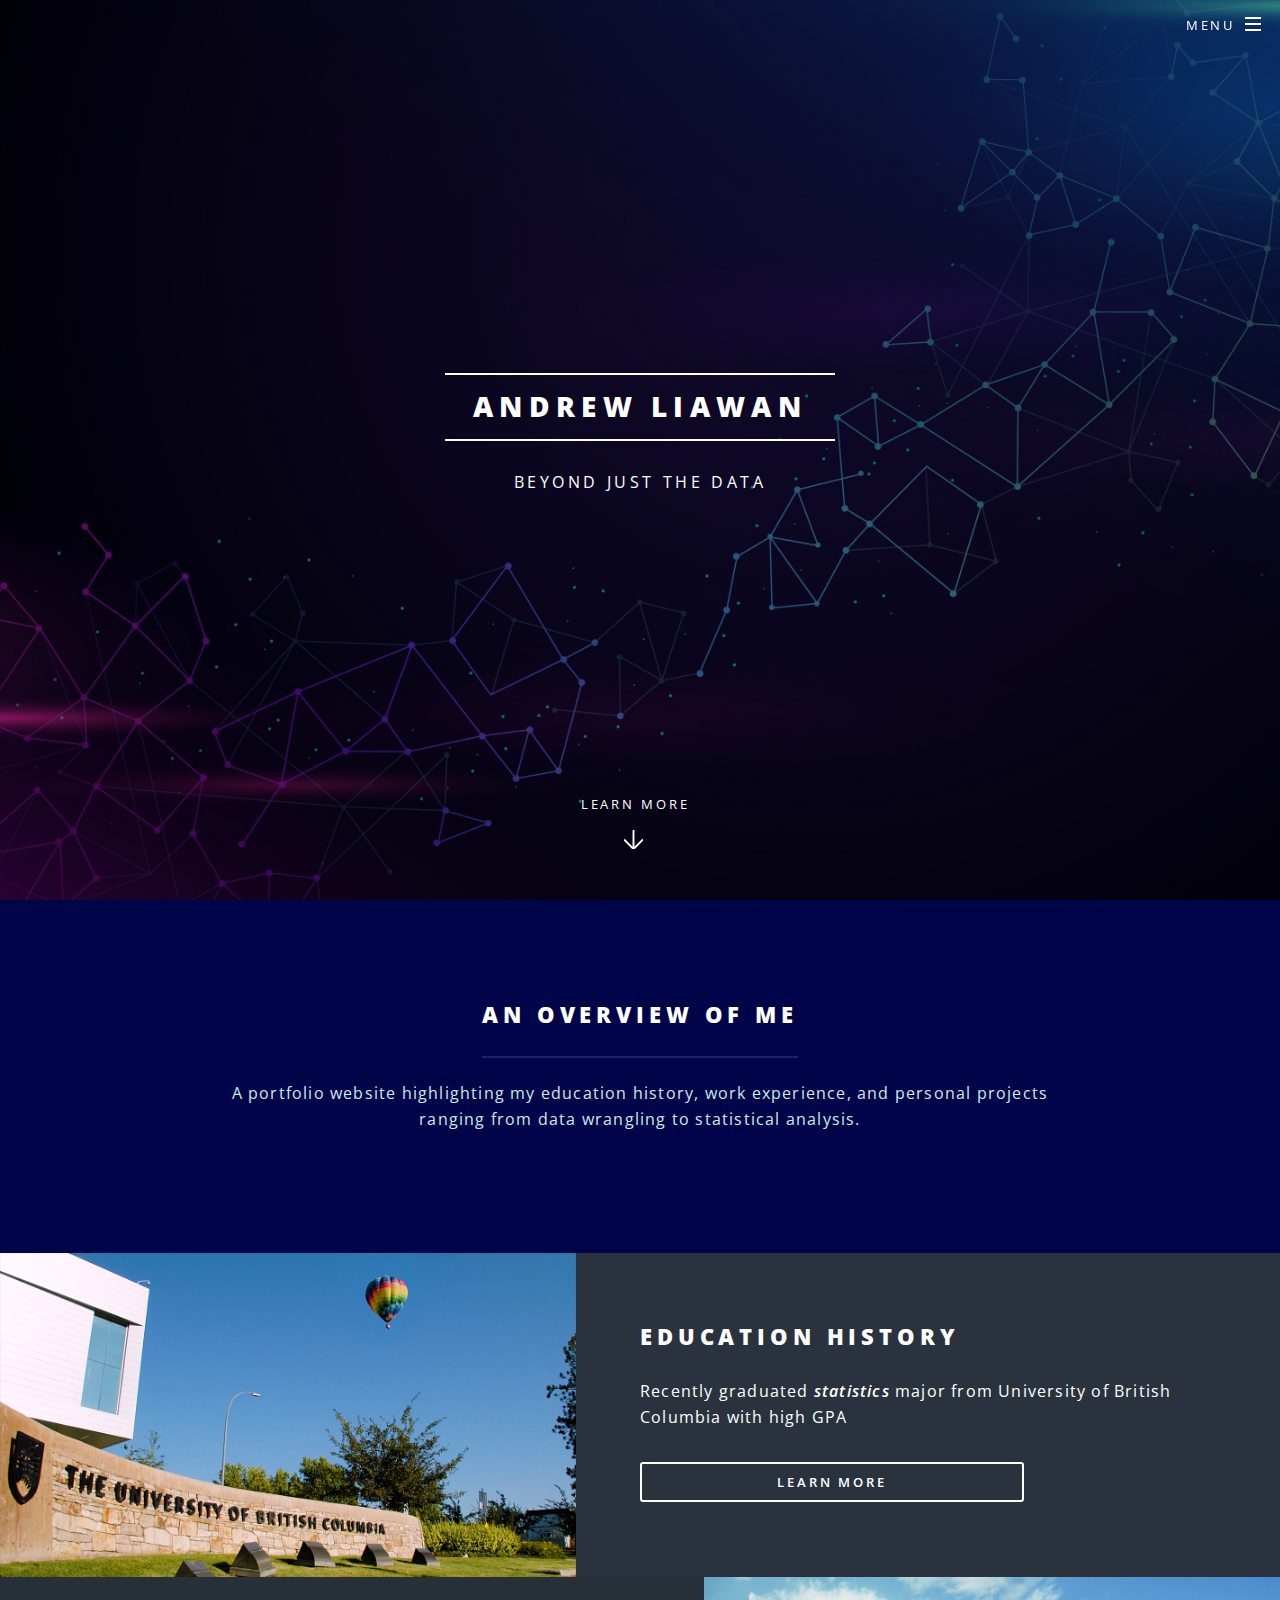
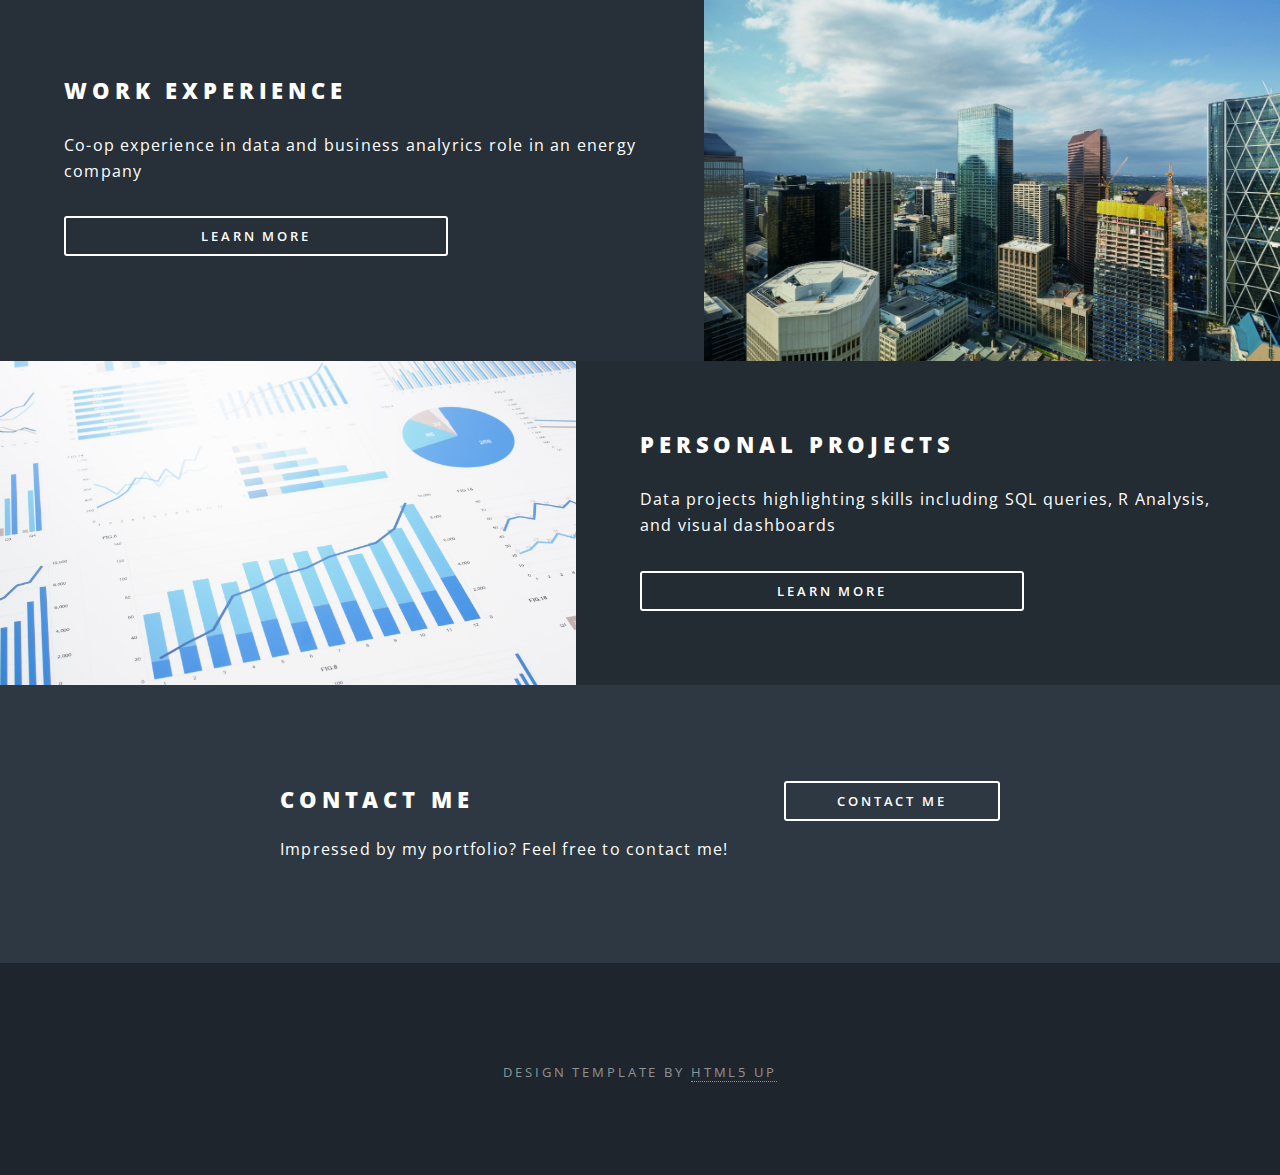
==== commit 9aa0b9d0: "Update pages" ====
--- a/index.html
+++ b/index.html
@@ -96,7 +96,7 @@
 						<div class="inner">
 							<header>
 								<h2>Contact Me</h2>
-								<p>Looking to collaborate? Feel free to contact me!</p>
+								<p>Impressed by my portfolio? Feel free to contact me!</p>
 							</header>
 							<ul class="actions stacked">
 								<li><a href="contact.html" class="button fit">Contact Me</a></li>
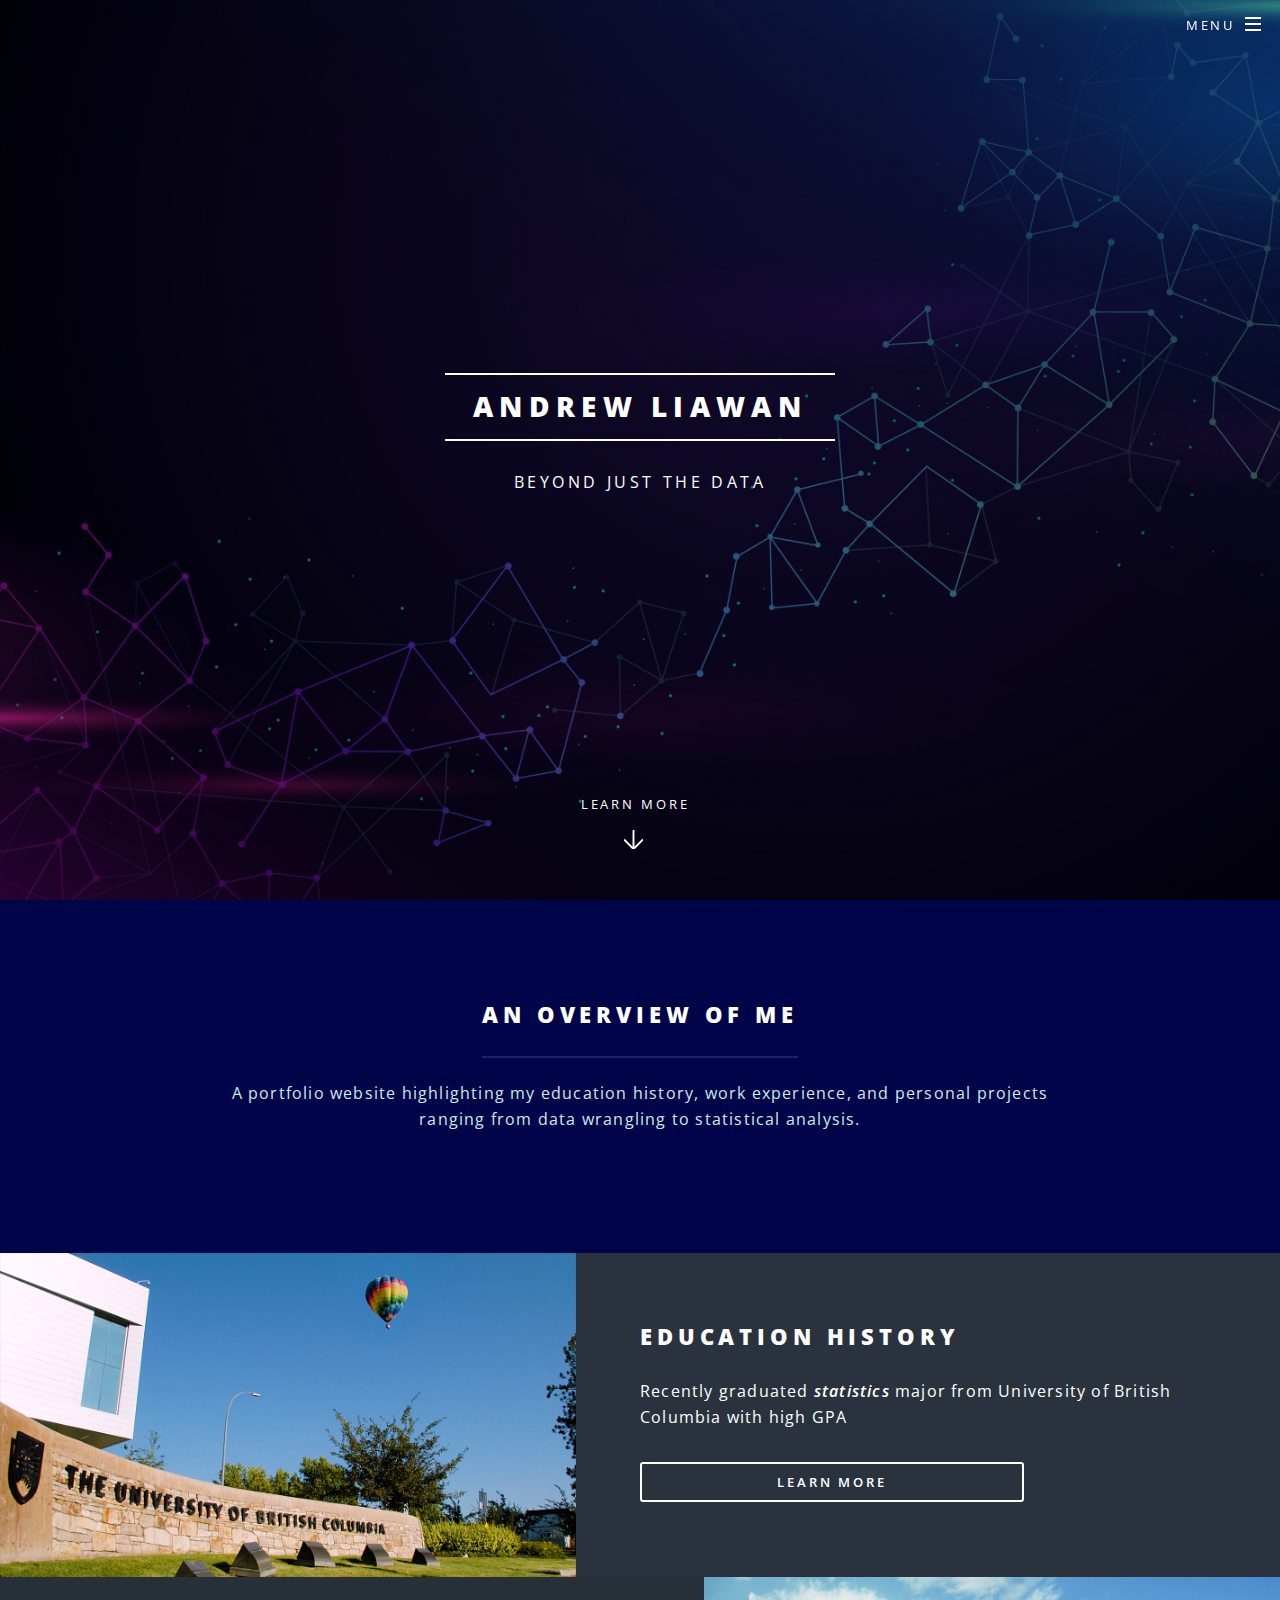
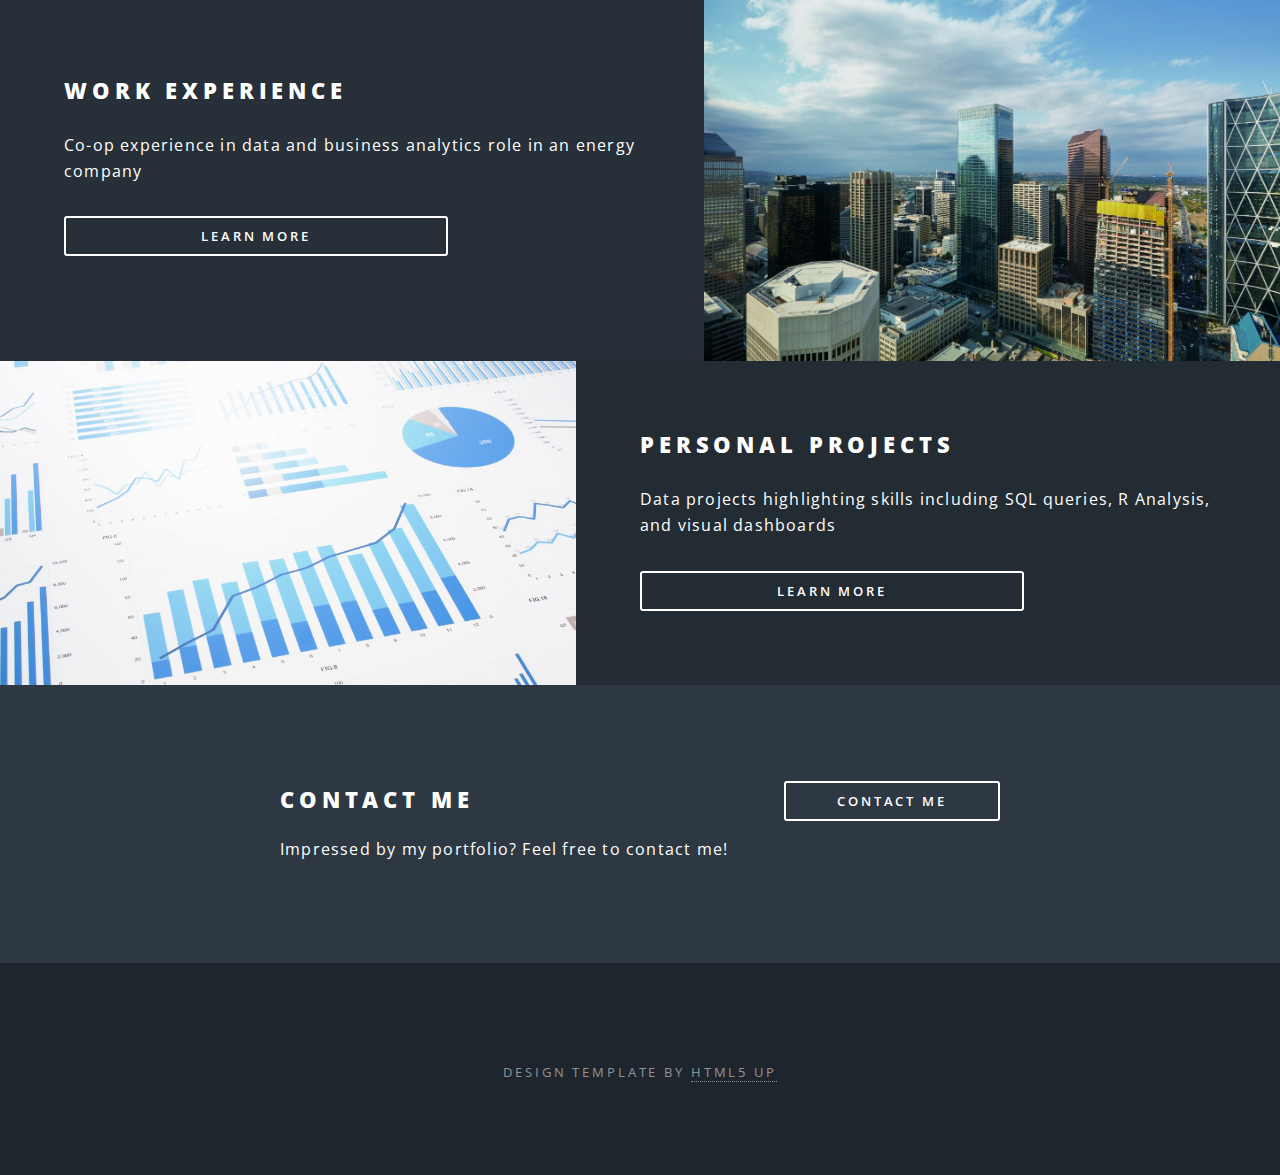
==== commit b34ce3f2: "Update index.html" ====
--- a/index.html
+++ b/index.html
@@ -6,7 +6,7 @@
 -->
 <html>
 	<head>
-		<title>Spectral by HTML5 UP</title>
+		<title>Andrew Liawan - Home Page</title>
 		<meta charset="utf-8" />
 		<meta name="viewport" content="width=device-width, initial-scale=1, user-scalable=no" />
 		<link rel="stylesheet" href="assets/css/main.css" />
@@ -74,7 +74,7 @@
 						<section class="spotlight">
 							<div class="image"><img src="images/pic02.jpg" alt="" /></div><div class="content">
 								<h2>Work Experience</h2>
-								<p>Co-op experience in data and business analyrics role in an energy company</p>
+								<p>Co-op experience in data and business analytics role in an energy company</p>
 								<ul class="actions stacked">
 									<li><a href="work.html" class="button fit">Learn More</a></li>
 								</ul>
@@ -123,4 +123,4 @@
 			<script src="assets/js/main.js"></script>
 
 	</body>
-</html>+</html>
